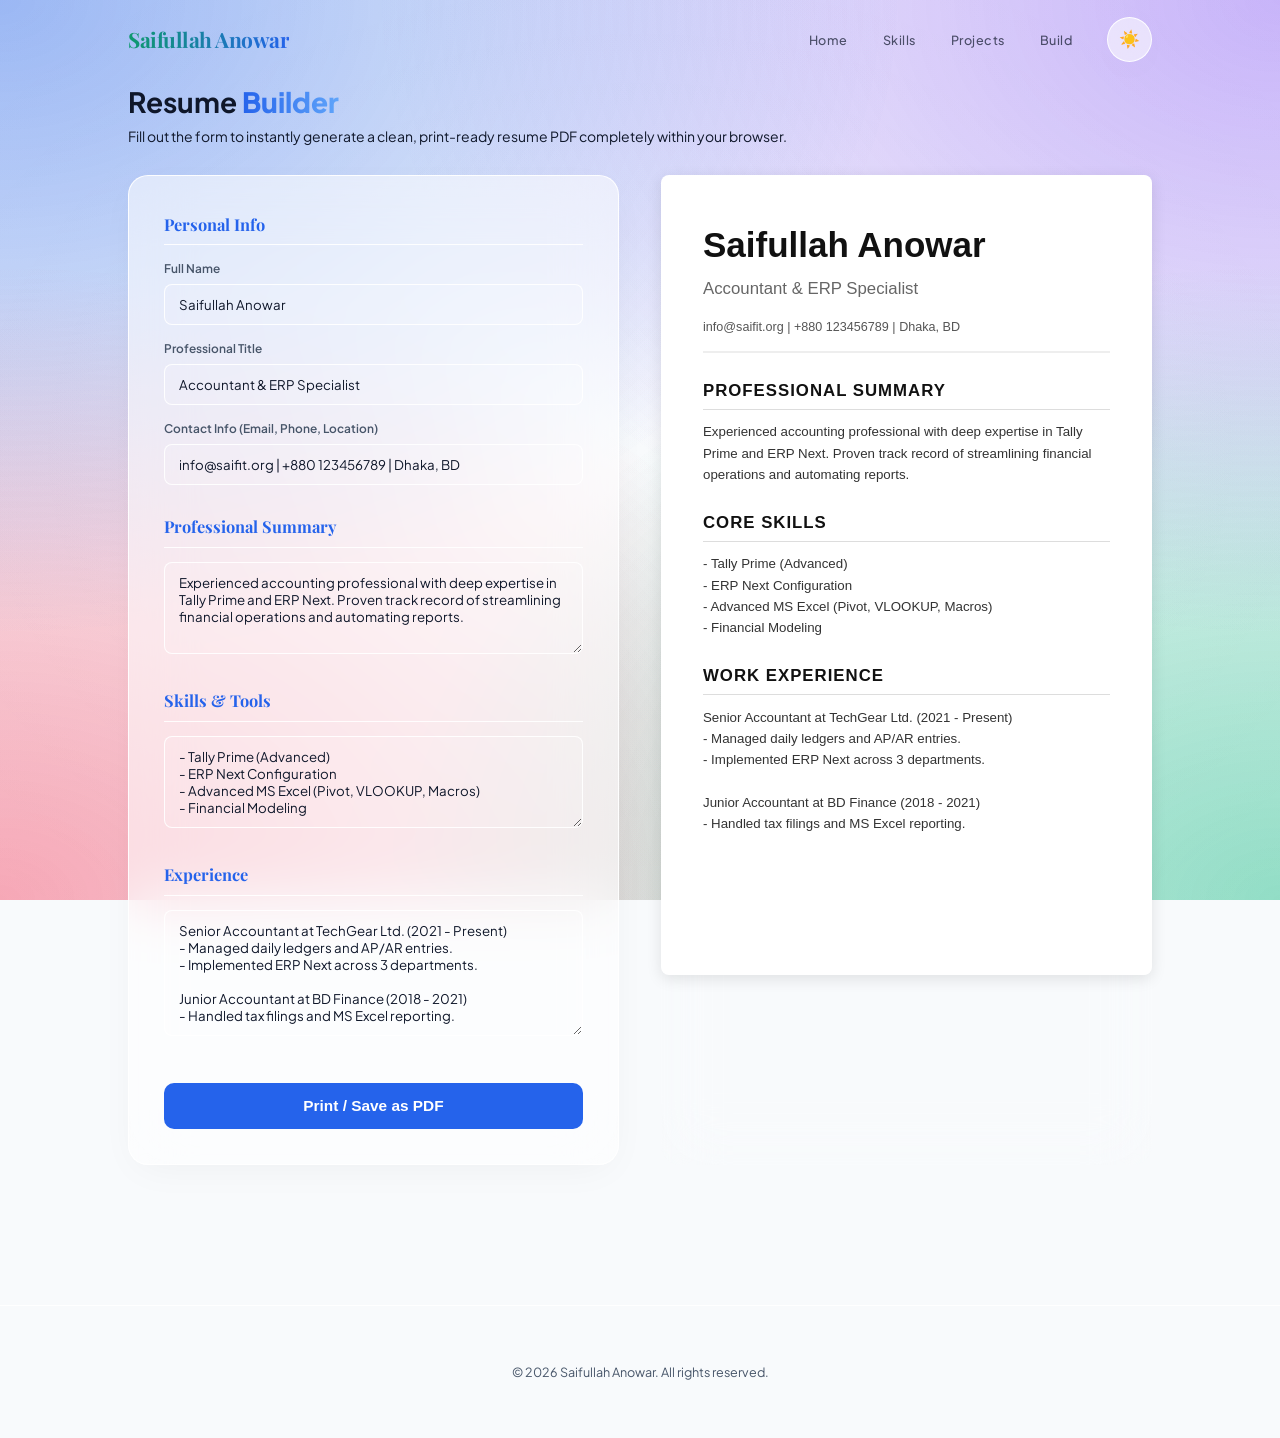
==== pages/build.html @ e81376e0 "feat: complete folder restructuring, absolute paths, and Resume Builder page" ====
<!DOCTYPE html>
<html lang="en">

<head>
  <meta charset="UTF-8" />
  <meta name="viewport" content="width=device-width, initial-scale=1.0" />
  <title>Resume Builder – Saifullah Anowar</title>
  <meta name="description" content="Build your resume dynamically." />
  <link rel="preconnect" href="https://fonts.googleapis.com">
  <link rel="preconnect" href="https://fonts.gstatic.com" crossorigin>
  <link
    href="https://fonts.googleapis.com/css2?family=Playfair+Display:ital,wght@0,400..900;1,400..900&family=Plus+Jakarta+Sans:ital,wght@0,200..800;1,200..800&display=swap"
    rel="stylesheet">
  <link rel="stylesheet" href="/assets/css/main.css" />
  <link rel="stylesheet" href="/assets/css/desktop-ui.css" media="screen and (min-width: 1025px)" />
  <link rel="stylesheet" href="/assets/css/mobile-ui.css" media="screen and (max-width: 1024px)" />
  <style>
    .builder-container {
      display: grid;
      grid-template-columns: 1fr 1fr;
      gap: 3rem;
      padding: 2rem 0 6rem;
    }

    .editor-card, .preview-card {
      background: var(--glass-bg);
      backdrop-filter: var(--glass-blur);
      -webkit-backdrop-filter: var(--glass-blur);
      border: 1px solid var(--glass-border);
      border-radius: 20px;
      padding: 2.5rem;
      box-shadow: var(--card-shadow);
    }

    [data-theme="dark"] .editor-card, [data-theme="dark"] .preview-card {
       background: linear-gradient(135deg, rgba(30, 41, 59, 0.4), rgba(15, 23, 42, 0.7));
    }

    .editor-section {
      margin-bottom: 2rem;
    }

    .editor-section h3 {
      font-family: var(--font-heading);
      color: var(--accent);
      margin-bottom: 1rem;
      border-bottom: 1px solid var(--glass-border);
      padding-bottom: 0.5rem;
    }

    .form-group {
      margin-bottom: 1rem;
    }

    .form-group label {
      display: block;
      font-size: 0.85rem;
      font-weight: 600;
      margin-bottom: 0.4rem;
      color: var(--text-dim);
    }

    .form-group input, .form-group textarea {
      width: 100%;
      padding: 0.8rem 1rem;
      background: rgba(255, 255, 255, 0.1);
      border: 1px solid var(--glass-border);
      border-radius: 8px;
      color: var(--text);
      font-family: var(--font-body);
      font-size: 0.95rem;
      outline: none;
      transition: border-color 0.3s;
    }

    [data-theme="dark"] .form-group input, [data-theme="dark"] .form-group textarea {
      background: rgba(0, 0, 0, 0.2);
    }

    .form-group input:focus, .form-group textarea:focus {
      border-color: var(--accent);
    }

    /* Resume Preview Styles */
    .resume-preview {
      background: #fff;
      color: #333;
      padding: 3rem;
      border-radius: 8px;
      min-height: 800px;
      box-shadow: 0 4px 15px rgba(0,0,0,0.1);
      font-family: 'Helvetica Neue', Helvetica, Arial, sans-serif;
    }

    /* Print logic */
    .print-btn {
      display: inline-block;
      width: 100%;
      padding: 1rem;
      background: var(--accent);
      color: white;
      text-align: center;
      border: none;
      border-radius: 10px;
      font-weight: bold;
      font-size: 1.1rem;
      cursor: pointer;
      margin-top: 1rem;
      transition: background 0.3s;
    }

    .print-btn:hover { background: var(--accent-light); }

    /* The preview elements */
    #pv-name { font-size: 2.5rem; font-weight: bold; margin-bottom: 0.2rem; color: #111; }
    #pv-title { font-size: 1.2rem; color: #666; margin-bottom: 1rem; }
    #pv-contact { font-size: 0.9rem; color: #555; border-bottom: 2px solid #eee; padding-bottom: 1rem; margin-bottom: 1.5rem; }
    
    .pv-section-title { font-size: 1.2rem; font-weight: bold; color: #111; border-bottom: 1px solid #ddd; padding-bottom: 0.3rem; margin: 1.5rem 0 0.8rem; text-transform: uppercase; letter-spacing: 1px; }
    #pv-summary { font-size: 0.95rem; line-height: 1.6; }
    #pv-skills { font-size: 0.95rem; line-height: 1.6; white-space: pre-line; }
    #pv-experience { font-size: 0.95rem; line-height: 1.6; white-space: pre-line;}

    @media (max-width: 1024px) {
      .builder-container { grid-template-columns: 1fr; }
    }

    @media print {
      body * { visibility: hidden; }
      #header, #footer-placeholder, .editor-card, .layout, .projects-hero { display: none !important; }
      .resume-preview, .resume-preview * { visibility: visible; }
      .resume-preview { position: absolute; left: 0; top: 0; width: 100%; box-shadow: none; padding: 0; margin: 0; }
    }
  </style>
</head>

<body>
  <div id="header-placeholder"></div>

  <div class="layout">
    <main class="main">
      <div class="projects-hero" style="padding-bottom: 0;">
        <h1>Resume <span class="accent-text">Builder</span></h1>
        <p>Fill out the form to instantly generate a clean, print-ready resume PDF completely within your browser.</p>
      </div>

      <div class="builder-container">
        <!-- Editor Side -->
        <div class="editor-card">
          <div class="editor-section">
            <h3>Personal Info</h3>
            <div class="form-group">
              <label>Full Name</label>
              <input type="text" id="in-name" value="Saifullah Anowar" onkeyup="updateCV()">
            </div>
            <div class="form-group">
              <label>Professional Title</label>
              <input type="text" id="in-title" value="Accountant & ERP Specialist" onkeyup="updateCV()">
            </div>
            <div class="form-group">
              <label>Contact Info (Email, Phone, Location)</label>
              <input type="text" id="in-contact" value="info@saifit.org | +880 123456789 | Dhaka, BD" onkeyup="updateCV()">
            </div>
          </div>

          <div class="editor-section">
            <h3>Professional Summary</h3>
            <div class="form-group">
              <textarea id="in-summary" rows="4" onkeyup="updateCV()">Experienced accounting professional with deep expertise in Tally Prime and ERP Next. Proven track record of streamlining financial operations and automating reports.</textarea>
            </div>
          </div>

          <div class="editor-section">
            <h3>Skills & Tools</h3>
            <div class="form-group">
              <textarea id="in-skills" rows="4" onkeyup="updateCV()">- Tally Prime (Advanced)&#13;&#10;- ERP Next Configuration&#13;&#10;- Advanced MS Excel (Pivot, VLOOKUP, Macros)&#13;&#10;- Financial Modeling</textarea>
            </div>
          </div>

          <div class="editor-section">
            <h3>Experience</h3>
            <div class="form-group">
              <textarea id="in-experience" rows="6" onkeyup="updateCV()">Senior Accountant at TechGear Ltd. (2021 - Present)&#13;&#10;- Managed daily ledgers and AP/AR entries.&#13;&#10;- Implemented ERP Next across 3 departments.&#13;&#10;&#13;&#10;Junior Accountant at BD Finance (2018 - 2021)&#13;&#10;- Handled tax filings and MS Excel reporting.</textarea>
            </div>
          </div>

          <button class="print-btn" onclick="window.print()">Print / Save as PDF</button>
        </div>

        <!-- Preview Side -->
        <div class="preview-card" style="padding:0; background:transparent; border:none; box-shadow:none;">
          <div class="resume-preview" id="resume-preview">
            <div id="pv-name">Saifullah Anowar</div>
            <div id="pv-title">Accountant & ERP Specialist</div>
            <div id="pv-contact" style="margin-bottom: 25px;">info@saifit.org | +880 123456789 | Dhaka, BD</div>

            <div class="pv-section-title">Professional Summary</div>
            <div id="pv-summary" style="margin-bottom: 25px;">Experienced accounting professional with deep expertise in Tally Prime and ERP Next...</div>

            <div class="pv-section-title">Core Skills</div>
            <div id="pv-skills" style="margin-bottom: 25px;">- Tally Prime&#13;&#10;- ERP Next</div>

            <div class="pv-section-title">Work Experience</div>
            <div id="pv-experience">- Handled tax filings and MS Excel reporting.</div>
          </div>
        </div>
      </div>

    </main>
  </div>

  <div id="footer-placeholder"></div>

  <script>
    // Live update function inside the builder
    function updateCV() {
      document.getElementById('pv-name').innerText = document.getElementById('in-name').value || 'Your Name';
      document.getElementById('pv-title').innerText = document.getElementById('in-title').value || 'Professional Title';
      document.getElementById('pv-contact').innerText = document.getElementById('in-contact').value || 'Contact Details';
      document.getElementById('pv-summary').innerText = document.getElementById('in-summary').value;
      document.getElementById('pv-skills').innerText = document.getElementById('in-skills').value;
      document.getElementById('pv-experience').innerText = document.getElementById('in-experience').value;
    }
    updateCV(); // init immediately

    // Main App Logic
    let currentMode = null;
    async function loadUI() {
      const mode = window.innerWidth <= 1024 ? 'mobile' : 'desktop';
      if (mode === currentMode) return;
      currentMode = mode;

      const templateFile = mode === 'mobile' ? '/templetes/mobile-ui.html' : '/templetes/desktop-ui.html';

      try {
        const res = await fetch(templateFile);
        const html = await res.text();
        const doc = new DOMParser().parseFromString(html, 'text/html');

        const headerPlaceholder = document.getElementById('header-placeholder');
        headerPlaceholder.innerHTML = '';
        const newHeader = doc.querySelector('header');
        if (newHeader) headerPlaceholder.appendChild(newHeader.cloneNode(true));

        if (currentMode === 'mobile') {
          const newNav = doc.querySelector('nav');
          if (newNav) headerPlaceholder.appendChild(newNav.cloneNode(true));
        }

        const footerPlaceholder = document.getElementById('footer-placeholder');
        footerPlaceholder.innerHTML = '';
        const newFooter = doc.querySelector('footer');
        if (newFooter) footerPlaceholder.appendChild(newFooter.cloneNode(true));

        // Mark Build as active nav link
        document.querySelectorAll('.navmenu a').forEach(a => {
          a.classList.remove('active');
          if (a.getAttribute('href') === '/pages/build.html') a.classList.add('active');
        });

        initTheme();
      } catch (err) {
        console.error("Loader Error:", err);
      }
    }

    loadUI();

    window.addEventListener('resize', () => {
      const newMode = window.innerWidth <= 1024 ? 'mobile' : 'desktop';
      if (newMode !== currentMode) { currentMode = newMode; loadUI(); }
    });

    function initTheme() {
      const savedTheme = localStorage.getItem('theme');
      const systemTheme = window.matchMedia('(prefers-color-scheme: dark)').matches ? 'dark' : 'light';
      document.documentElement.setAttribute('data-theme', savedTheme || systemTheme);
    }

    function toggleTheme() {
      const newTheme = document.documentElement.getAttribute('data-theme') === 'dark' ? 'light' : 'dark';
      document.documentElement.setAttribute('data-theme', newTheme);
      localStorage.setItem('theme', newTheme);
    }
    
    function toggleMenu() {
      const menu = document.getElementById('navmenu');
      if (menu) menu.classList.toggle('visible');
    }
  </script>
</body>

</html>
---- assets/css/main.css ----
:root {
  --accent: #2563eb;
  --accent-light: #60a5fa;
  --text: #0f172a;
  --text-dim: #475569;
  --font-body: 'Plus Jakarta Sans', sans-serif;
  --font-heading: 'Playfair Display', serif;

  /* Lite Theme Vars */
  --bg-base: #f8fafc;
  --glass-bg: rgba(255, 255, 255, 0.55);
  --glass-border: rgba(255, 255, 255, 0.9);
  --glass-blur: blur(30px);
  --header-bg: rgba(255, 255, 255, 0.6);
  --card-shadow: 0 10px 40px -10px rgba(0, 0, 0, 0.05);
  --mesh-opacity: 0.25;
}

[data-theme="dark"] {
  --accent: #60a5fa;
  --accent-light: #93c5fd;
  --text: #f1f5f9;
  --text-dim: #94a3b8;

  /* Dark Theme Vars */
  --bg-base: #020617;
  --glass-bg: rgba(15, 23, 42, 0.75);
  --glass-border: rgba(255, 255, 255, 0.2);
  --glass-blur: blur(30px);
  --header-bg: rgba(2, 6, 23, 0.8);
  --card-shadow: 0 20px 50px -12px rgba(0, 0, 0, 0.5);
  --mesh-opacity: 0.25;
}

/* Reset */
* {
  margin: 0;
  padding: 0;
  box-sizing: border-box;
}

html {
  font-size: clamp(14px, 1vw, 16px);
}

body {
  font-family: var(--font-body);
  color: var(--text);
  width: 100%;
  min-height: 100vh;
  overflow-x: hidden;
  background-color: var(--bg-base);
  line-height: 1.6;
  transition: background-color 0.5s ease, color 0.5s ease;
}

body::before {
  content: "";
  position: fixed;
  top: 0;
  left: 0;
  width: 100vw;
  height: 100vh;
  z-index: -10;
  pointer-events: none;
  background:
    radial-gradient(at 0% 0%, rgba(37, 99, 235, var(--mesh-opacity)) 0px, transparent 50%),
    radial-gradient(at 100% 0%, rgba(139, 92, 246, var(--mesh-opacity)) 0px, transparent 50%),
    radial-gradient(at 100% 100%, rgba(16, 185, 129, var(--mesh-opacity)) 0px, transparent 50%),
    radial-gradient(at 0% 100%, rgba(244, 63, 94, var(--mesh-opacity)) 0px, transparent 50%),
    radial-gradient(at 50% 50%, rgba(255, 255, 255, 0.05) 0px, transparent 100%);
}

/* Layout */
.layout {
  display: flex;
  flex-direction: column;
  padding-top: 80px;
  /* Space for fixed header */
}

/* Main Content */
.main {
  width: 80%;
  max-width: 1200px;
  margin: 0 auto;
}

/* Section Styles */
.section {
  padding: 30px 0;
  margin: 0;
  background: transparent;
  border: none;
  backdrop-filter: none;
  -webkit-backdrop-filter: none;
  box-shadow: none;
}

.glass-card {
  background: var(--glass-bg);
  backdrop-filter: var(--glass-blur);
  -webkit-backdrop-filter: var(--glass-blur);
  border: 1px solid var(--glass-border);
  border-radius: 24px;
  padding: 3.5rem;
  box-shadow: var(--card-shadow);
  position: relative;
  overflow: hidden;
  transition: background 0.5s ease, border 0.5s ease, box-shadow 0.5s ease;
  will-change: transform;
  transform: translateZ(0);
}

[data-theme="dark"] .glass-card {
  background: linear-gradient(135deg, rgba(30, 41, 59, 0.4), rgba(15, 23, 42, 0.7));
  border-top: 1px solid rgba(255, 255, 255, 0.15);
  border-left: 1px solid rgba(255, 255, 255, 0.1);
}

.glass-card::before {
  content: "";
  position: absolute;
  top: 0;
  left: 0;
  right: 0;
  height: 50%;
  background: linear-gradient(to bottom, rgba(255, 255, 255, 0.3) 0%, transparent 100%);
  pointer-events: none;
  z-index: 1;
}

.section-title {
  text-align: center;
  margin-bottom: 4rem;
}

.section-title h2 {
  font-size: 3.5rem;
  font-family: var(--font-heading);
  margin-bottom: 1rem;
  font-weight: 700;
  letter-spacing: -1px;
}

.section-title p {
  font-size: 1.1rem;
  color: var(--text-dim);
  max-width: 600px;
  margin: 0 auto;
  font-style: normal;
  line-height: 1.8;
}

/* Hero Section */
.hero-section {
  position: relative;
  min-height: calc(70vh - 80px);
  display: flex;
  flex-direction: column;
  justify-content: flex-end;
  align-items: flex-end;
  overflow: hidden;
  text-align: left;
  padding: 3rem 8%;
  border-radius: 24px;
}

.hero-section img {
  position: absolute;
  top: 0;
  left: 0;
  width: 100%;
  height: 100%;
  object-fit: cover;
  z-index: -1;
  opacity: 1;
  /* Slightly more visible */
  filter: none;
}

.hero-content {
  background: rgba(255, 255, 255, 0.2);
  backdrop-filter: blur(10px);
  -webkit-backdrop-filter: blur(10px);
  padding: 2.5rem;
  border-radius: 20px;
  border: 1px solid rgba(255, 255, 255, 0.3);
  box-shadow: 0 10px 30px rgba(0, 0, 0, 0.05);
  animation: fadeInLeft 1s ease-out;
  max-width: 650px;
}

.hero-section h1 {
  font-family: var(--font-heading);
  font-size: 3.5rem;
  /* Reduced for better visibility of BG */
  margin-bottom: 15px;
  line-height: 1.2;
  font-weight: 700;
}

.accent-text {
  background: linear-gradient(to right, var(--accent), var(--accent-light));
  -webkit-background-clip: text;
  -webkit-text-fill-color: transparent;
  font-weight: 800;
}

.hero-section p {
  font-size: 1.25rem;
  color: rgb(22, 22, 22);
  margin: 0;
}

@keyframes fadeInLeft {
  from {
    opacity: 0;
    transform: translateX(-30px);
  }

  to {
    opacity: 1;
    transform: translateX(0);
  }
}

/* Summary Section */
.summary-content p {
  font-size: 1.15rem;
  line-height: 1.8;
  color: var(--text-dim);
  max-width: 900px;
  margin: 0 auto;
}

/* Education Section */
.education-grid {
  display: grid;
  grid-template-columns: repeat(2, 1fr);
  gap: 2.5rem;
}

.edu-item {
  padding: 2rem;
  background: rgba(255, 255, 255, 0.03);
  border-radius: 15px;
  border: 1px solid var(--glass-border);
  transition: transform 0.3s ease, background 0.3s ease;
}

.edu-item:hover {
  transform: translateY(-5px);
  background: rgba(255, 255, 255, 0.05);
  border-color: var(--accent-light);
}

.edu-item h3 {
  font-family: var(--font-heading);
  font-size: 1.5rem;
  margin-bottom: 0.5rem;
  color: var(--accent);
}

.edu-item p {
  margin-bottom: 0.25rem;
}

.edu-item p strong {
  color: var(--text);
}

/* Details Section */
.details-grid {
  display: grid;
  grid-template-columns: 1fr 1fr;
  gap: 3rem;
  align-items: start;
}

.info-list p {
  margin-bottom: 1rem;
  font-size: 1.05rem;
}

.info-list p strong {
  color: var(--accent);
  margin-right: 0.5rem;
}

.info-list a {
  color: var(--accent-light);
  text-decoration: none;
}

.info-list a:hover {
  text-decoration: underline;
}

.qual-item h3 {
  font-family: var(--font-heading);
  font-size: 1.8rem;
  color: var(--accent);
  margin-bottom: 1rem;
}

.qual-item p {
  font-size: 1.2rem;
}


/* Skills Section */
.skills-grid {
  display: grid;
  grid-template-columns: repeat(2, 1fr);
  gap: 3rem;
}

.skill-item label {
  font-size: 0.9rem;
  font-weight: 600;
  margin-bottom: 12px;
  display: flex;
  justify-content: space-between;
  text-transform: uppercase;
  letter-spacing: 1px;
}

.skill-bar {
  height: 8px;
  background: rgba(255, 255, 255, 0.05);
  border-radius: 4px;
  overflow: hidden;
  margin-bottom: 10px;
}

.skill-bar span {
  display: block;
  height: 100%;
  background: linear-gradient(to right, var(--accent), var(--accent-light));
  border-radius: 4px;
  transition: width 1.5s cubic-bezier(0.1, 0, 0.1, 1);
}

/* Company Header for Experience */
.company-header {
  text-align: center;
  margin-bottom: 3.5rem;
  padding-bottom: 2rem;
  border-bottom: 1px solid var(--glass-border);
}

.company-header h3 {
  font-family: var(--font-heading);
  font-size: 2.2rem;
  color: var(--accent);
  margin-bottom: 0.5rem;
  font-weight: 700;
}

.company-header h4 {
  font-family: var(--font-body);
  font-size: 0.9rem;
  color: var(--text-dim);
  text-transform: uppercase;
  letter-spacing: 2.5px;
  margin-bottom: 1.2rem;
}

.company-header p {
  font-size: 1.05rem;
  color: var(--text-dim);
  max-width: 800px;
  margin: 0 auto;
  line-height: 1.8;
}

.company-header strong {
  color: var(--accent-light);
}

/* Resume Section */
.resume-grid {
  display: grid;
  gap: 3rem;
  position: relative;
}

.resume-item {
  position: relative;
  padding-left: 3rem;
  border-left: 2px solid rgba(0, 0, 0, 0.05);
}

.resume-item::before {
  content: "";
  width: 16px;
  height: 16px;
  background: var(--accent);
  border: 4px solid var(--glass-bg);
  border-radius: 50%;
  position: absolute;
  left: -9px;
  top: 0;
  box-shadow: 0 0 10px var(--accent);
}

.resume-item h2 {
  font-family: var(--font-heading);
  font-size: 1.8rem;
  color: var(--text);
  margin-bottom: 0.5rem;
}

.resume-item span {
  font-size: 0.85rem;
  color: var(--accent-light);
  text-transform: uppercase;
  letter-spacing: 2px;
  margin-bottom: 1rem;
  display: block;
}

.resume-item p {
  font-size: 1rem;
  color: var(--text-dim);
  line-height: 1.8;
}

.resume-item ul {
  margin-top: 1rem;
  list-style: none;
}

.resume-item ul li {
  position: relative;
  padding-left: 1.5rem;
  margin-bottom: 0.5rem;
  color: var(--text-dim);
}

.resume-item ul li::before {
  content: "•";
  color: var(--accent);
  position: absolute;
  left: 0;
  font-weight: bold;
}


/* Contact Section */
.contact-grid {
  display: grid;
  grid-template-columns: 1fr 1.5fr;
  gap: 4rem;
}

.contact-info {
  display: flex;
  flex-direction: column;
  gap: 2rem;
}

.contact-item h3 {
  font-family: var(--font-heading);
  font-size: 1.2rem;
  margin-bottom: 0.5rem;
  color: var(--accent-light);
}

.contact-item p {
  color: var(--text-dim);
}

.contact-map iframe {
  width: 100%;
  height: 400px;
  border-radius: 20px;
  border: 1px solid var(--glass-border);
}



/* 🎯 Responsive Adjustments */
@media (max-width: 1024px) {
  .hero-section h1 {
    font-size: 3.5rem;
  }

  .education-grid,
  .skills-grid,
  .details-grid {
    gap: 1.5rem;
  }

  .menu-toggle {
    display: none;
  }

  .navmenu {
    position: fixed;
    top: auto;
    bottom: 0;
    left: 0;
    width: 100%;
    height: auto;
    background: var(--header-bg);
    backdrop-filter: var(--glass-blur);
    -webkit-backdrop-filter: var(--glass-blur);
    padding: 0.8rem 1rem;
    border-top: 1px solid var(--glass-border);
    border-bottom: none;
    display: block;
    z-index: 1000;
  }

  .navmenu ul {
    flex-direction: row;
    justify-content: space-around;
    gap: 0;
    align-items: center;
  }

  .navmenu a {
    display: flex;
    flex-direction: column;
    align-items: center;
    gap: 0.4rem;
    font-size: 0.75rem;
    font-weight: 600;
    opacity: 0.6;
  }

  .navmenu a.active,
  .navmenu a:hover {
    opacity: 1;
    color: var(--accent);
  }

  .navmenu a::after {
    display: none;
  }

  .nav-icon {
    display: block;
    width: 24px;
    height: 24px;
  }
}

@media (max-width: 768px) {

  .header-container,
  .main {
    width: 92%;
  }

  .section-title h2 {
    font-size: 2.5rem;
  }

  .contact-grid,
  .skills-grid,
  .education-grid,
  .details-grid {
    grid-template-columns: 1fr;
  }

  .glass-card {
    padding: 1.5rem;
  }

  .hero-section {
    align-items: center;
    padding: 5% 5%;
  }

  .hero-content {
    max-width: 100%;
    padding: 2rem;
    text-align: center;
  }

  .hero-section h1 {
    font-size: 2.2rem;
  }

  .company-header h3 {
    font-size: 1.6rem;
  }

  .company-header h4 {
    font-size: 0.8rem;
  }

  .company-header p {
    font-size: 0.95rem;
  }
}
---- assets/css/desktop-ui.css ----
:root {
  --accent: #2563eb;
  --accent-light: #60a5fa;
  --text: #0f172a;
  --text-dim: #475569;
  --font-body: 'Plus Jakarta Sans', sans-serif;
  --font-heading: 'Playfair Display', serif;

  /* Lite Theme Vars */
  --bg-base: #f8fafc;
  --glass-bg: rgba(255, 255, 255, 0.55);
  --glass-border: rgba(255, 255, 255, 0.9);
  --glass-blur: blur(30px);
  --header-bg: rgba(255, 255, 255, 0.6);
  --card-shadow: 0 10px 40px -10px rgba(0, 0, 0, 0.05);
  --mesh-opacity: 0.25;
}

[data-theme="dark"] {
  --accent: #60a5fa;
  --accent-light: #93c5fd;
  --text: #f1f5f9;
  --text-dim: #94a3b8;

  /* Dark Theme Vars */
  --bg-base: #020617;
  --glass-bg: rgba(15, 23, 42, 0.75);
  --glass-border: rgba(255, 255, 255, 0.2);
  --glass-blur: blur(30px);
  --header-bg: rgba(2, 6, 23, 0.8);
  --card-shadow: 0 20px 50px -12px rgba(0, 0, 0, 0.5);
  --mesh-opacity: 0.25;
}

/* Reset */
* {
  margin: 0;
  padding: 0;
  box-sizing: border-box;
}

html {
  font-size: clamp(14px, 1vw, 16px);
}

body {
  font-family: var(--font-body);
  color: var(--text);
  width: 100%;
  min-height: 100vh;
  overflow-x: hidden;
  background-color: var(--bg-base);
  background:
    radial-gradient(at 0% 0%, rgba(37, 99, 235, var(--mesh-opacity)) 0px, transparent 50%),
    radial-gradient(at 100% 0%, rgba(139, 92, 246, var(--mesh-opacity)) 0px, transparent 50%),
    radial-gradient(at 100% 100%, rgba(16, 185, 129, var(--mesh-opacity)) 0px, transparent 50%),
    radial-gradient(at 0% 100%, rgba(244, 63, 94, var(--mesh-opacity)) 0px, transparent 50%),
    radial-gradient(at 50% 50%, rgba(255, 255, 255, 0.05) 0px, transparent 100%),
    var(--bg-base);
  background-attachment: fixed;
  line-height: 1.6;
  transition: background-color 0.5s ease, color 0.5s ease;
}

/* Layout */
.layout {
  display: flex;
  flex-direction: column;
  padding-top: 80px;
  /* Space for fixed header */
}

/* Header & Navigation */
.header {
  position: fixed;
  top: 0;
  left: 0;
  width: 100%;
  height: 80px;
  z-index: 1000;
  transition: height 0.4s ease, border-bottom 0.4s ease;
  display: flex;
  align-items: center;
  border-bottom: 1px solid transparent;
}

.header::before {
  content: "";
  position: absolute;
  top: 0;
  left: 0;
  right: 0;
  bottom: 0;
  background: transparent;
  transition: all 0.4s ease;
  z-index: -1;
  pointer-events: none;
}

.header.scrolled {
  border-bottom: 1px solid var(--glass-border);
  height: 70px;
}

.header.scrolled::before {
  background: var(--header-bg);
  backdrop-filter: var(--glass-blur);
  -webkit-backdrop-filter: var(--glass-blur);
}

.header-container {
  width: 80%;
  max-width: 1200px;
  margin: 0 auto;
  display: flex;
  justify-content: space-between;
  align-items: center;
}

.logo-text {
  font-family: var(--font-heading);
  font-size: 1.5rem;
  letter-spacing: -0.5px;
  background: linear-gradient(to right, #0e996c, var(--accent));
  -webkit-background-clip: text;
  -webkit-text-fill-color: transparent;
}

.header-right {
  display: flex;
  align-items: center;
  gap: 2.5rem;
}

.navmenu ul {
  display: flex;
  list-style: none;
  gap: 2.5rem;
}

.navmenu a {
  color: var(--text);
  text-decoration: none;
  font-size: 0.9rem;
  font-weight: 500;
  letter-spacing: 0.5px;
  transition: 0.3s;
  opacity: 0.7;
  position: relative;
}

.navmenu a:hover {
  opacity: 1;
  color: var(--accent-light);
}

.header-actions {
  display: flex;
  align-items: center;
  gap: 1rem;
}

.nav-icon {
  display: none;
}

/* Theme Toggle Button */
.theme-toggle {
  background: var(--glass-bg);
  border: 1px solid var(--glass-border);
  backdrop-filter: var(--glass-blur);
  width: 45px;
  height: 45px;
  border-radius: 50%;
  cursor: pointer;
  display: flex;
  align-items: center;
  justify-content: center;
  font-size: 1.2rem;
  transition: all 0.3s cubic-bezier(0.4, 0, 0.2, 1);
  color: var(--text);
  box-shadow: var(--card-shadow);
}

.theme-toggle:hover {
  transform: scale(1.1) rotate(12deg);
  border-color: var(--accent);
}

.theme-toggle .moon-icon {
  display: none;
}

[data-theme="dark"] .theme-toggle .sun-icon {
  display: none;
}

[data-theme="dark"] .theme-toggle .moon-icon {
  display: block;
}

.navmenu a::after {
  content: '';
  position: absolute;
  bottom: -5px;
  left: 0;
  width: 0;
  height: 2px;
  background: var(--accent);
  transition: 0.3s;
}

.navmenu a:hover::after {
  width: 100%;
}

/* Main Content */
.main {
  width: 80%;
  max-width: 1200px;
  margin: 0 auto;
}

/* Section Styles */
.section {
  padding: 30px 0;
  margin: 0;
  background: transparent;
  border: none;
  backdrop-filter: none;
  -webkit-backdrop-filter: none;
  box-shadow: none;
}

.glass-card {
  background: var(--glass-bg);
  backdrop-filter: var(--glass-blur);
  -webkit-backdrop-filter: var(--glass-blur);
  border: 1px solid var(--glass-border);
  border-radius: 24px;
  padding: 3.5rem;
  box-shadow: var(--card-shadow);
  position: relative;
  overflow: hidden;
  transition: background 0.5s ease, border 0.5s ease, box-shadow 0.5s ease;
}

[data-theme="dark"] .glass-card {
  background: linear-gradient(135deg, rgba(30, 41, 59, 0.4), rgba(15, 23, 42, 0.7));
  border-top: 1px solid rgba(255, 255, 255, 0.15);
  border-left: 1px solid rgba(255, 255, 255, 0.1);
}

.glass-card::before {
  content: "";
  position: absolute;
  top: 0;
  left: 0;
  right: 0;
  height: 50%;
  background: linear-gradient(to bottom, rgba(255, 255, 255, 0.3) 0%, transparent 100%);
  pointer-events: none;
  z-index: 1;
}

.section-title {
  text-align: center;
  margin-bottom: 4rem;
}

.section-title h2 {
  font-size: 3.5rem;
  font-family: var(--font-heading);
  margin-bottom: 1rem;
  font-weight: 700;
  letter-spacing: -1px;
}

.section-title p {
  font-size: 1.1rem;
  color: var(--text-dim);
  max-width: 600px;
  margin: 0 auto;
  font-style: normal;
  line-height: 1.8;
}

/* Hero Section */
.hero-section {
  position: relative;
  min-height: calc(70vh - 80px);
  display: flex;
  flex-direction: column;
  justify-content: flex-end;
  align-items: flex-end;
  overflow: hidden;
  text-align: left;
  padding: 3rem 8%;
  border-radius: 24px;
}

.hero-section img {
  position: absolute;
  top: 0;
  left: 0;
  width: 100%;
  height: 100%;
  object-fit: cover;
  z-index: -1;
  opacity: 1;
  /* Slightly more visible */
  filter: none;
}

.hero-content {
  background: rgba(255, 255, 255, 0.2);
  backdrop-filter: blur(10px);
  -webkit-backdrop-filter: blur(10px);
  padding: 2.5rem;
  border-radius: 20px;
  border: 1px solid rgba(255, 255, 255, 0.3);
  box-shadow: 0 10px 30px rgba(0, 0, 0, 0.05);
  animation: fadeInLeft 1s ease-out;
  max-width: 650px;
}

.hero-section h1 {
  font-family: var(--font-heading);
  font-size: 3.5rem;
  /* Reduced for better visibility of BG */
  margin-bottom: 15px;
  line-height: 1.2;
  font-weight: 700;
}

.accent-text {
  background: linear-gradient(to right, var(--accent), var(--accent-light));
  -webkit-background-clip: text;
  -webkit-text-fill-color: transparent;
  font-weight: 800;
}

.hero-section p {
  font-size: 1.25rem;
  color: rgb(22, 22, 22);
  margin: 0;
}

@keyframes fadeInLeft {
  from {
    opacity: 0;
    transform: translateX(-30px);
  }

  to {
    opacity: 1;
    transform: translateX(0);
  }
}

/* Summary Section */
.summary-content p {
  font-size: 1.15rem;
  line-height: 1.8;
  color: var(--text-dim);
  max-width: 900px;
  margin: 0 auto;
}

/* Education Section */
.education-grid {
  display: grid;
  grid-template-columns: repeat(2, 1fr);
  gap: 2.5rem;
}

.edu-item {
  padding: 2rem;
  background: rgba(255, 255, 255, 0.03);
  border-radius: 15px;
  border: 1px solid var(--glass-border);
  transition: transform 0.3s ease, background 0.3s ease;
}

.edu-item:hover {
  transform: translateY(-5px);
  background: rgba(255, 255, 255, 0.05);
  border-color: var(--accent-light);
}

.edu-item h3 {
  font-family: var(--font-heading);
  font-size: 1.5rem;
  margin-bottom: 0.5rem;
  color: var(--accent);
}

.edu-item p {
  margin-bottom: 0.25rem;
}

.edu-item p strong {
  color: var(--text);
}

/* Details Section */
.details-grid {
  display: grid;
  grid-template-columns: 1fr 1fr;
  gap: 3rem;
  align-items: start;
}

.info-list p {
  margin-bottom: 1rem;
  font-size: 1.05rem;
}

.info-list p strong {
  color: var(--accent);
  margin-right: 0.5rem;
}

.info-list a {
  color: var(--accent-light);
  text-decoration: none;
}

.info-list a:hover {
  text-decoration: underline;
}

.qual-item h3 {
  font-family: var(--font-heading);
  font-size: 1.8rem;
  color: var(--accent);
  margin-bottom: 1rem;
}

.qual-item p {
  font-size: 1.2rem;
}


/* Skills Section */
.skills-grid {
  display: grid;
  grid-template-columns: repeat(2, 1fr);
  gap: 3rem;
}

.skill-item label {
  font-size: 0.9rem;
  font-weight: 600;
  margin-bottom: 12px;
  display: flex;
  justify-content: space-between;
  text-transform: uppercase;
  letter-spacing: 1px;
}

.skill-bar {
  height: 8px;
  background: rgba(255, 255, 255, 0.05);
  border-radius: 4px;
  overflow: hidden;
  margin-bottom: 10px;
}

.skill-bar span {
  display: block;
  height: 100%;
  background: linear-gradient(to right, var(--accent), var(--accent-light));
  border-radius: 4px;
  transition: width 1.5s cubic-bezier(0.1, 0, 0.1, 1);
}

/* Company Header for Experience */
.company-header {
  text-align: center;
  margin-bottom: 3.5rem;
  padding-bottom: 2rem;
  border-bottom: 1px solid var(--glass-border);
}

.company-header h3 {
  font-family: var(--font-heading);
  font-size: 2.2rem;
  color: var(--accent);
  margin-bottom: 0.5rem;
  font-weight: 700;
}

.company-header h4 {
  font-family: var(--font-body);
  font-size: 0.9rem;
  color: var(--text-dim);
  text-transform: uppercase;
  letter-spacing: 2.5px;
  margin-bottom: 1.2rem;
}

.company-header p {
  font-size: 1.05rem;
  color: var(--text-dim);
  max-width: 800px;
  margin: 0 auto;
  line-height: 1.8;
}

.company-header strong {
  color: var(--accent-light);
}

/* Resume Section */
.resume-grid {
  display: grid;
  gap: 3rem;
  position: relative;
}

.resume-item {
  position: relative;
  padding-left: 3rem;
  border-left: 2px solid rgba(0, 0, 0, 0.05);
}

.resume-item::before {
  content: "";
  width: 16px;
  height: 16px;
  background: var(--accent);
  border: 4px solid var(--glass-bg);
  border-radius: 50%;
  position: absolute;
  left: -9px;
  top: 0;
  box-shadow: 0 0 10px var(--accent);
}

.resume-item h2 {
  font-family: var(--font-heading);
  font-size: 1.8rem;
  color: var(--text);
  margin-bottom: 0.5rem;
}

.resume-item span {
  font-size: 0.85rem;
  color: var(--accent-light);
  text-transform: uppercase;
  letter-spacing: 2px;
  margin-bottom: 1rem;
  display: block;
}

.resume-item p {
  font-size: 1rem;
  color: var(--text-dim);
  line-height: 1.8;
}

.resume-item ul {
  margin-top: 1rem;
  list-style: none;
}

.resume-item ul li {
  position: relative;
  padding-left: 1.5rem;
  margin-bottom: 0.5rem;
  color: var(--text-dim);
}

.resume-item ul li::before {
  content: "•";
  color: var(--accent);
  position: absolute;
  left: 0;
  font-weight: bold;
}


/* Contact Section */
.contact-grid {
  display: grid;
  grid-template-columns: 1fr 1.5fr;
  gap: 4rem;
}

.contact-info {
  display: flex;
  flex-direction: column;
  gap: 2rem;
}

.contact-item h3 {
  font-family: var(--font-heading);
  font-size: 1.2rem;
  margin-bottom: 0.5rem;
  color: var(--accent-light);
}

.contact-item p {
  color: var(--text-dim);
}

.contact-map iframe {
  width: 100%;
  height: 400px;
  border-radius: 20px;
  border: 1px solid var(--glass-border);
}

/* Footer */
.footer {
  text-align: center;
  padding: 4rem 0;
  color: var(--text-dim);
  font-size: 0.9rem;
  border-top: 1px solid var(--glass-border);
  margin-top: 4rem;
}

/* Mobile Toggle */
.menu-toggle {
  display: none;
  font-size: 1.8rem;
  cursor: pointer;
  color: var(--text);
}

/* 🎯 Responsive Adjustments */
@media (max-width: 1024px) {
  .hero-section h1 {
    font-size: 3.5rem;
  }

  .education-grid,
  .skills-grid,
  .details-grid {
    gap: 1.5rem;
  }

  .menu-toggle {
    display: none;
  }

  .navmenu {
    position: fixed;
    top: auto;
    bottom: 0;
    left: 0;
    width: 100%;
    height: auto;
    background: var(--header-bg);
    backdrop-filter: var(--glass-blur);
    -webkit-backdrop-filter: var(--glass-blur);
    padding: 0.8rem 1rem;
    border-top: 1px solid var(--glass-border);
    border-bottom: none;
    display: block;
    z-index: 1000;
  }

  .navmenu ul {
    flex-direction: row;
    justify-content: space-around;
    gap: 0;
    align-items: center;
  }

  .navmenu a {
    display: flex;
    flex-direction: column;
    align-items: center;
    gap: 0.4rem;
    font-size: 0.75rem;
    font-weight: 600;
    opacity: 0.6;
  }

  .navmenu a.active,
  .navmenu a:hover {
    opacity: 1;
    color: var(--accent);
  }

  .navmenu a::after {
    display: none;
  }

  .nav-icon {
    display: block;
    width: 24px;
    height: 24px;
  }
}

@media (max-width: 768px) {

  .header-container,
  .main {
    width: 92%;
  }

  .section-title h2 {
    font-size: 2.5rem;
  }

  .contact-grid,
  .skills-grid,
  .education-grid,
  .details-grid {
    grid-template-columns: 1fr;
  }

  .glass-card {
    padding: 1.5rem;
  }

  .hero-section {
    align-items: center;
    padding: 5% 5%;
  }

  .hero-content {
    max-width: 100%;
    padding: 2rem;
    text-align: center;
  }

  .hero-section h1 {
    font-size: 2.2rem;
  }

  .company-header h3 {
    font-size: 1.6rem;
  }

  .company-header h4 {
    font-size: 0.8rem;
  }

  .company-header p {
    font-size: 0.95rem;
  }
}
---- assets/css/mobile-ui.css ----
:root {
  --accent: #2563eb;
  --accent-light: #60a5fa;
  --text: #0f172a;
  --text-dim: #475569;
  --font-body: 'Plus Jakarta Sans', sans-serif;
  --font-heading: 'Playfair Display', serif;

  /* Lite Theme Vars */
  --bg-base: #f8fafc;
  --glass-bg: rgba(255, 255, 255, 0.55);
  --glass-border: rgba(255, 255, 255, 0.9);
  --glass-blur: blur(30px);
  --header-bg: rgba(255, 255, 255, 0.6);
  --card-shadow: 0 10px 40px -10px rgba(0, 0, 0, 0.05);
  --mesh-opacity: 0.25;
}

[data-theme="dark"] {
  --accent: #60a5fa;
  --accent-light: #93c5fd;
  --text: #f1f5f9;
  --text-dim: #94a3b8;

  /* Dark Theme Vars */
  --bg-base: #020617;
  --glass-bg: rgba(15, 23, 42, 0.75);
  --glass-border: rgba(255, 255, 255, 0.2);
  --glass-blur: blur(30px);
  --header-bg: rgba(2, 6, 23, 0.8);
  --card-shadow: 0 20px 50px -12px rgba(0, 0, 0, 0.5);
  --mesh-opacity: 0.25;
}

/* Reset */
* {
  margin: 0;
  padding: 0;
  box-sizing: border-box;
}

html {
  font-size: clamp(14px, 1vw, 16px);
}

body {
  font-family: var(--font-body);
  color: var(--text);
  width: 100%;
  min-height: 100vh;
  overflow-x: hidden;
  background-color: var(--bg-base);
  background:
    radial-gradient(at 0% 0%, rgba(37, 99, 235, var(--mesh-opacity)) 0px, transparent 50%),
    radial-gradient(at 100% 0%, rgba(139, 92, 246, var(--mesh-opacity)) 0px, transparent 50%),
    radial-gradient(at 100% 100%, rgba(16, 185, 129, var(--mesh-opacity)) 0px, transparent 50%),
    radial-gradient(at 0% 100%, rgba(244, 63, 94, var(--mesh-opacity)) 0px, transparent 50%),
    radial-gradient(at 50% 50%, rgba(255, 255, 255, 0.05) 0px, transparent 100%),
    var(--bg-base);
  background-attachment: fixed;
  line-height: 1.6;
  transition: background-color 0.5s ease, color 0.5s ease;
}

/* Layout */
.layout {
  display: flex;
  flex-direction: column;
  padding-top: 80px;
  /* Space for fixed header */
}

/* Header & Navigation */
.header {
  position: fixed;
  top: 0;
  left: 0;
  width: 100%;
  height: 80px;
  z-index: 1000;
  transition: height 0.4s ease, border-bottom 0.4s ease;
  display: flex;
  align-items: center;
  border-bottom: 1px solid transparent;
}

.header::before {
  content: "";
  position: absolute;
  top: 0;
  left: 0;
  right: 0;
  bottom: 0;
  background: transparent;
  transition: all 0.4s ease;
  z-index: -1;
  pointer-events: none;
}

.header.scrolled {
  border-bottom: 1px solid var(--glass-border);
  height: 70px;
}

.header.scrolled::before {
  background: var(--header-bg);
  backdrop-filter: var(--glass-blur);
  -webkit-backdrop-filter: var(--glass-blur);
}

.header-container {
  width: 80%;
  max-width: 1200px;
  margin: 0 auto;
  display: flex;
  justify-content: space-between;
  align-items: center;
}

.logo-text {
  font-family: var(--font-heading);
  font-size: 1.5rem;
  letter-spacing: -0.5px;
  background: linear-gradient(to right, #0e996c, var(--accent));
  -webkit-background-clip: text;
  -webkit-text-fill-color: transparent;
}

.navmenu ul {
  display: flex;
  list-style: none;
  gap: 2.5rem;
}

.navmenu a {
  color: var(--text);
  text-decoration: none;
  font-size: 0.9rem;
  font-weight: 500;
  letter-spacing: 0.5px;
  transition: 0.3s;
  opacity: 0.7;
  position: relative;
}

.navmenu a:hover {
  opacity: 1;
  color: var(--accent-light);
}

.header-actions {
  display: flex;
  align-items: center;
  gap: 1rem;
}

.nav-icon {
  display: none;
}

/* Theme Toggle Button */
.theme-toggle {
  background: var(--glass-bg);
  border: 1px solid var(--glass-border);
  backdrop-filter: var(--glass-blur);
  width: 45px;
  height: 45px;
  border-radius: 50%;
  cursor: pointer;
  display: flex;
  align-items: center;
  justify-content: center;
  font-size: 1.2rem;
  transition: all 0.3s cubic-bezier(0.4, 0, 0.2, 1);
  color: var(--text);
  box-shadow: var(--card-shadow);
}

.theme-toggle:hover {
  transform: scale(1.1) rotate(12deg);
  border-color: var(--accent);
}

.theme-toggle .moon-icon {
  display: none;
}

[data-theme="dark"] .theme-toggle .sun-icon {
  display: none;
}

[data-theme="dark"] .theme-toggle .moon-icon {
  display: block;
}

.navmenu a::after {
  content: '';
  position: absolute;
  bottom: -5px;
  left: 0;
  width: 0;
  height: 2px;
  background: var(--accent);
  transition: 0.3s;
}

.navmenu a:hover::after {
  width: 100%;
}

/* Main Content */
.main {
  width: 80%;
  max-width: 1200px;
  margin: 0 auto;
}

/* Section Styles */
.section {
  padding: 30px 0;
  margin: 0;
  background: transparent;
  border: none;
  backdrop-filter: none;
  -webkit-backdrop-filter: none;
  box-shadow: none;
}

.glass-card {
  background: var(--glass-bg);
  backdrop-filter: var(--glass-blur);
  -webkit-backdrop-filter: var(--glass-blur);
  border: 1px solid var(--glass-border);
  border-radius: 24px;
  padding: 3.5rem;
  box-shadow: var(--card-shadow);
  position: relative;
  overflow: hidden;
  transition: background 0.5s ease, border 0.5s ease, box-shadow 0.5s ease;
}

[data-theme="dark"] .glass-card {
  background: linear-gradient(135deg, rgba(30, 41, 59, 0.4), rgba(15, 23, 42, 0.7));
  border-top: 1px solid rgba(255, 255, 255, 0.15);
  border-left: 1px solid rgba(255, 255, 255, 0.1);
}

.glass-card::before {
  content: "";
  position: absolute;
  top: 0;
  left: 0;
  right: 0;
  height: 50%;
  background: linear-gradient(to bottom, rgba(255, 255, 255, 0.3) 0%, transparent 100%);
  pointer-events: none;
  z-index: 1;
}

.section-title {
  text-align: center;
  margin-bottom: 4rem;
}

.section-title h2 {
  font-size: 3.5rem;
  font-family: var(--font-heading);
  margin-bottom: 1rem;
  font-weight: 700;
  letter-spacing: -1px;
}

.section-title p {
  font-size: 1.1rem;
  color: var(--text-dim);
  max-width: 600px;
  margin: 0 auto;
  font-style: normal;
  line-height: 1.8;
}

/* Hero Section */
.hero-section {
  position: relative;
  min-height: calc(70vh - 80px);
  display: flex;
  flex-direction: column;
  justify-content: flex-end;
  align-items: flex-end;
  overflow: hidden;
  text-align: left;
  padding: 3rem 8%;
  border-radius: 24px;
}

.hero-section img {
  position: absolute;
  top: 0;
  left: 0;
  width: 100%;
  height: 100%;
  object-fit: cover;
  z-index: -1;
  opacity: 1;
  /* Slightly more visible */
  filter: none;
}

.hero-content {
  background: rgba(255, 255, 255, 0.2);
  backdrop-filter: blur(10px);
  -webkit-backdrop-filter: blur(10px);
  padding: 2.5rem;
  border-radius: 20px;
  border: 1px solid rgba(255, 255, 255, 0.3);
  box-shadow: 0 10px 30px rgba(0, 0, 0, 0.05);
  animation: fadeInLeft 1s ease-out;
  max-width: 650px;
}

.hero-section h1 {
  font-family: var(--font-heading);
  font-size: 3.5rem;
  /* Reduced for better visibility of BG */
  margin-bottom: 15px;
  line-height: 1.2;
  font-weight: 700;
}

.accent-text {
  background: linear-gradient(to right, var(--accent), var(--accent-light));
  -webkit-background-clip: text;
  -webkit-text-fill-color: transparent;
  font-weight: 800;
}

.hero-section p {
  font-size: 1.25rem;
  color: rgb(22, 22, 22);
  margin: 0;
}

@keyframes fadeInLeft {
  from {
    opacity: 0;
    transform: translateX(-30px);
  }

  to {
    opacity: 1;
    transform: translateX(0);
  }
}

/* Summary Section */
.summary-content p {
  font-size: 1.15rem;
  line-height: 1.8;
  color: var(--text-dim);
  max-width: 900px;
  margin: 0 auto;
}

/* Education Section */
.education-grid {
  display: grid;
  grid-template-columns: repeat(2, 1fr);
  gap: 2.5rem;
}

.edu-item {
  padding: 2rem;
  background: rgba(255, 255, 255, 0.03);
  border-radius: 15px;
  border: 1px solid var(--glass-border);
  transition: transform 0.3s ease, background 0.3s ease;
}

.edu-item:hover {
  transform: translateY(-5px);
  background: rgba(255, 255, 255, 0.05);
  border-color: var(--accent-light);
}

.edu-item h3 {
  font-family: var(--font-heading);
  font-size: 1.5rem;
  margin-bottom: 0.5rem;
  color: var(--accent);
}

.edu-item p {
  margin-bottom: 0.25rem;
}

.edu-item p strong {
  color: var(--text);
}

/* Details Section */
.details-grid {
  display: grid;
  grid-template-columns: 1fr 1fr;
  gap: 3rem;
  align-items: start;
}

.info-list p {
  margin-bottom: 1rem;
  font-size: 1.05rem;
}

.info-list p strong {
  color: var(--accent);
  margin-right: 0.5rem;
}

.info-list a {
  color: var(--accent-light);
  text-decoration: none;
}

.info-list a:hover {
  text-decoration: underline;
}

.qual-item h3 {
  font-family: var(--font-heading);
  font-size: 1.8rem;
  color: var(--accent);
  margin-bottom: 1rem;
}

.qual-item p {
  font-size: 1.2rem;
}


/* Skills Section */
.skills-grid {
  display: grid;
  grid-template-columns: repeat(2, 1fr);
  gap: 3rem;
}

.skill-item label {
  font-size: 0.9rem;
  font-weight: 600;
  margin-bottom: 12px;
  display: flex;
  justify-content: space-between;
  text-transform: uppercase;
  letter-spacing: 1px;
}

.skill-bar {
  height: 8px;
  background: rgba(255, 255, 255, 0.05);
  border-radius: 4px;
  overflow: hidden;
  margin-bottom: 10px;
}

.skill-bar span {
  display: block;
  height: 100%;
  background: linear-gradient(to right, var(--accent), var(--accent-light));
  border-radius: 4px;
  transition: width 1.5s cubic-bezier(0.1, 0, 0.1, 1);
}

/* Company Header for Experience */
.company-header {
  text-align: center;
  margin-bottom: 3.5rem;
  padding-bottom: 2rem;
  border-bottom: 1px solid var(--glass-border);
}

.company-header h3 {
  font-family: var(--font-heading);
  font-size: 2.2rem;
  color: var(--accent);
  margin-bottom: 0.5rem;
  font-weight: 700;
}

.company-header h4 {
  font-family: var(--font-body);
  font-size: 0.9rem;
  color: var(--text-dim);
  text-transform: uppercase;
  letter-spacing: 2.5px;
  margin-bottom: 1.2rem;
}

.company-header p {
  font-size: 1.05rem;
  color: var(--text-dim);
  max-width: 800px;
  margin: 0 auto;
  line-height: 1.8;
}

.company-header strong {
  color: var(--accent-light);
}

/* Resume Section */
.resume-grid {
  display: grid;
  gap: 3rem;
  position: relative;
}

.resume-item {
  position: relative;
  padding-left: 3rem;
  border-left: 2px solid rgba(0, 0, 0, 0.05);
}

.resume-item::before {
  content: "";
  width: 16px;
  height: 16px;
  background: var(--accent);
  border: 4px solid var(--glass-bg);
  border-radius: 50%;
  position: absolute;
  left: -9px;
  top: 0;
  box-shadow: 0 0 10px var(--accent);
}

.resume-item h2 {
  font-family: var(--font-heading);
  font-size: 1.8rem;
  color: var(--text);
  margin-bottom: 0.5rem;
}

.resume-item span {
  font-size: 0.85rem;
  color: var(--accent-light);
  text-transform: uppercase;
  letter-spacing: 2px;
  margin-bottom: 1rem;
  display: block;
}

.resume-item p {
  font-size: 1rem;
  color: var(--text-dim);
  line-height: 1.8;
}

.resume-item ul {
  margin-top: 1rem;
  list-style: none;
}

.resume-item ul li {
  position: relative;
  padding-left: 1.5rem;
  margin-bottom: 0.5rem;
  color: var(--text-dim);
}

.resume-item ul li::before {
  content: "•";
  color: var(--accent);
  position: absolute;
  left: 0;
  font-weight: bold;
}


/* Contact Section */
.contact-grid {
  display: grid;
  grid-template-columns: 1fr 1.5fr;
  gap: 4rem;
}

.contact-info {
  display: flex;
  flex-direction: column;
  gap: 2rem;
}

.contact-item h3 {
  font-family: var(--font-heading);
  font-size: 1.2rem;
  margin-bottom: 0.5rem;
  color: var(--accent-light);
}

.contact-item p {
  color: var(--text-dim);
}

.contact-map iframe {
  width: 100%;
  height: 400px;
  border-radius: 20px;
  border: 1px solid var(--glass-border);
}

/* Footer */
.footer {
  text-align: center;
  padding: 4rem 0;
  color: var(--text-dim);
  font-size: 0.9rem;
  border-top: 1px solid var(--glass-border);
  margin-top: 4rem;
}

/* Mobile Toggle */
.menu-toggle {
  display: none;
  font-size: 1.8rem;
  cursor: pointer;
  color: var(--text);
}

/* 🎯 Responsive Adjustments */
@media (max-width: 1024px) {
  .hero-section h1 {
    font-size: 3.5rem;
  }

  .education-grid,
  .skills-grid,
  .details-grid {
    gap: 1.5rem;
  }

  .menu-toggle {
    display: none;
  }

  .navmenu {
    position: fixed;
    top: auto;
    bottom: 0;
    left: 0;
    width: 100%;
    height: auto;
    background: var(--header-bg);
    backdrop-filter: var(--glass-blur);
    -webkit-backdrop-filter: var(--glass-blur);
    padding: 0.8rem 1rem;
    border-top: 1px solid var(--glass-border);
    border-bottom: none;
    display: block;
    z-index: 1000;
  }

  .navmenu ul {
    flex-direction: row;
    justify-content: space-around;
    gap: 0;
    align-items: center;
  }

  .navmenu a {
    display: flex;
    flex-direction: column;
    align-items: center;
    gap: 0.4rem;
    font-size: 0.75rem;
    font-weight: 600;
    opacity: 0.6;
  }

  .navmenu a.active,
  .navmenu a:hover {
    opacity: 1;
    color: var(--accent);
  }

  .navmenu a::after {
    display: none;
  }

  .nav-icon {
    display: block;
    width: 24px;
    height: 24px;
  }
}

@media (max-width: 768px) {

  .header-container,
  .main {
    width: 92%;
  }

  .section-title h2 {
    font-size: 2.5rem;
  }

  .contact-grid,
  .skills-grid,
  .education-grid,
  .details-grid {
    grid-template-columns: 1fr;
  }

  .glass-card {
    padding: 1.5rem;
  }

  .hero-section {
    align-items: center;
    padding: 5% 5%;
  }

  .hero-content {
    max-width: 100%;
    padding: 2rem;
    text-align: center;
  }

  .hero-section h1 {
    font-size: 2.2rem;
  }

  .company-header h3 {
    font-size: 1.6rem;
  }

  .company-header h4 {
    font-size: 0.8rem;
  }

  .company-header p {
    font-size: 0.95rem;
  }
}
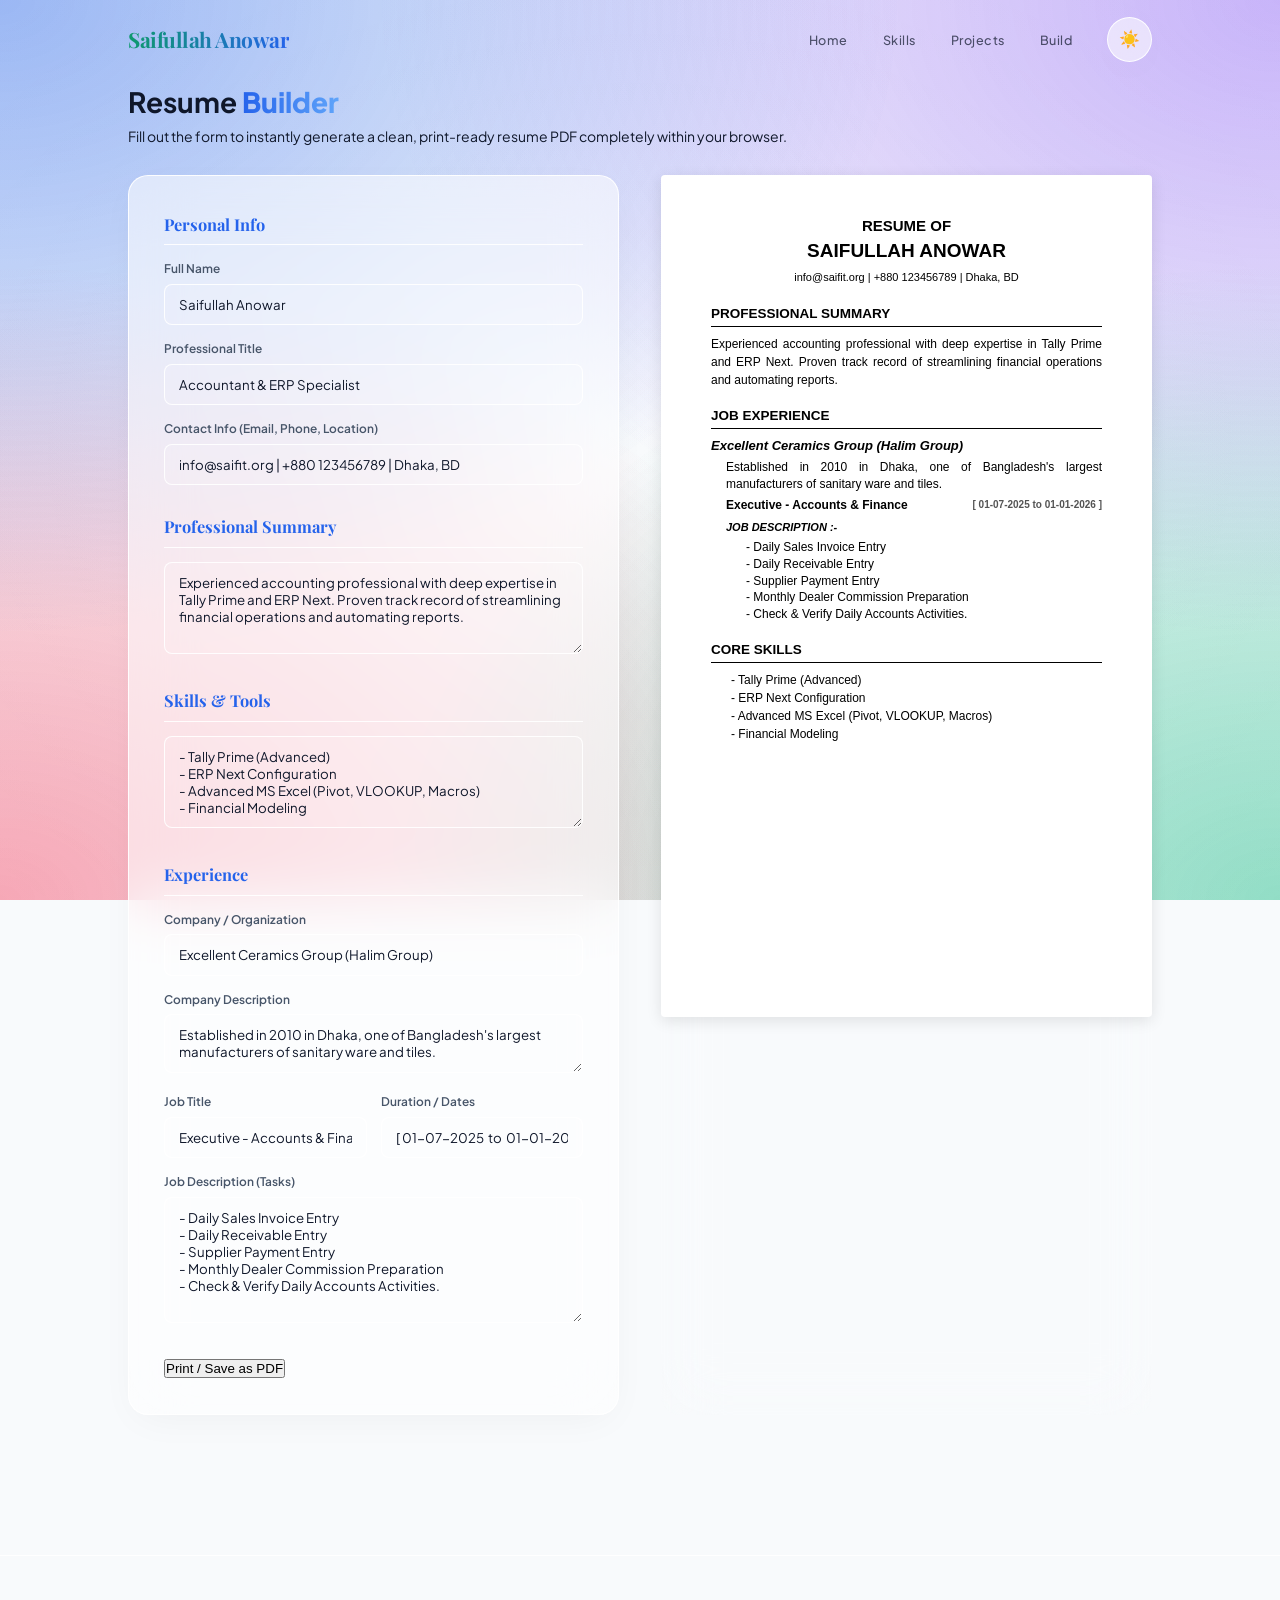
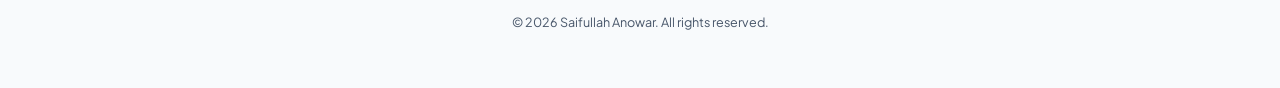
==== commit 761660be: "style: redesign resume builder preview to match corporate saif.pdf layout" ====
--- a/pages/build.html
+++ b/pages/build.html
@@ -81,55 +81,135 @@
       border-color: var(--accent);
     }
 
-    /* Resume Preview Styles */
+    /* Resume Preview Styles matching saif.pdf */
     .resume-preview {
       background: #fff;
-      color: #333;
-      padding: 3rem;
-      border-radius: 8px;
-      min-height: 800px;
+      color: #000;
+      padding: 40px 50px;
+      border-radius: 4px;
+      min-height: 842px; /* A4 height approx */
       box-shadow: 0 4px 15px rgba(0,0,0,0.1);
-      font-family: 'Helvetica Neue', Helvetica, Arial, sans-serif;
-    }
-
-    /* Print logic */
-    .print-btn {
-      display: inline-block;
-      width: 100%;
-      padding: 1rem;
-      background: var(--accent);
-      color: white;
+      font-family: 'Roboto', 'Helvetica Neue', Arial, sans-serif;
+      line-height: 1.4;
+      text-align: left;
+    }
+
+    .resume-preview p {
+      margin-bottom: 5px;
+    }
+
+    #pv-header {
       text-align: center;
-      border: none;
-      border-radius: 10px;
+      margin-bottom: 20px;
+    }
+
+    .pv-resume-of {
+      font-family: 'Aptos', 'Segoe UI', sans-serif;
+      font-size: 15px;
       font-weight: bold;
-      font-size: 1.1rem;
-      cursor: pointer;
-      margin-top: 1rem;
-      transition: background 0.3s;
-    }
-
-    .print-btn:hover { background: var(--accent-light); }
-
-    /* The preview elements */
-    #pv-name { font-size: 2.5rem; font-weight: bold; margin-bottom: 0.2rem; color: #111; }
-    #pv-title { font-size: 1.2rem; color: #666; margin-bottom: 1rem; }
-    #pv-contact { font-size: 0.9rem; color: #555; border-bottom: 2px solid #eee; padding-bottom: 1rem; margin-bottom: 1.5rem; }
+      margin-bottom: 2px;
+    }
+
+    #pv-name { 
+      font-family: 'Aptos', 'Segoe UI', sans-serif;
+      font-size: 19px; 
+      font-weight: bold; 
+      margin-bottom: 5px; 
+      text-transform: uppercase;
+    }
+
+    #pv-contact { 
+      font-size: 11px; 
+      color: #000; 
+    }
+
+    .pv-section-title { 
+      font-family: 'Aptos', 'Segoe UI', sans-serif;
+      font-size: 13.5px; 
+      font-weight: bold; 
+      color: #000; 
+      border-bottom: 1px solid #000; 
+      padding-bottom: 2px; 
+      margin: 18px 0 8px; 
+      text-transform: uppercase; 
+    }
     
-    .pv-section-title { font-size: 1.2rem; font-weight: bold; color: #111; border-bottom: 1px solid #ddd; padding-bottom: 0.3rem; margin: 1.5rem 0 0.8rem; text-transform: uppercase; letter-spacing: 1px; }
-    #pv-summary { font-size: 0.95rem; line-height: 1.6; }
-    #pv-skills { font-size: 0.95rem; line-height: 1.6; white-space: pre-line; }
-    #pv-experience { font-size: 0.95rem; line-height: 1.6; white-space: pre-line;}
+    #pv-summary { 
+      font-size: 12px; 
+      line-height: 1.5; 
+      text-align: justify;
+    }
+
+    #pv-skills { 
+      font-size: 12px; 
+      line-height: 1.5; 
+      white-space: pre-line; 
+      padding-left: 20px;
+    }
+
+    .pv-job {
+      margin-bottom: 15px;
+    }
+
+    .pv-job-company {
+      font-family: 'Aptos', 'Segoe UI', sans-serif;
+      font-size: 13px;
+      font-weight: bold;
+      font-style: italic;
+      margin-bottom: 4px;
+    }
+
+    .pv-job-row {
+      display: flex;
+      justify-content: space-between;
+      align-items: center;
+      padding-left: 15px;
+      margin-bottom: 4px;
+    }
+
+    .pv-job-title {
+      font-size: 12px;
+      font-weight: bold;
+    }
+
+    .pv-job-date {
+      font-size: 10px;
+      font-weight: bold;
+      color: #545454;
+    }
+
+    .pv-job-desc {
+      font-size: 12px;
+      padding-left: 15px;
+      margin-bottom: 4px;
+      text-align: justify;
+    }
+
+    .pv-job-tasks {
+      font-size: 12px;
+      white-space: pre-line;
+      padding-left: 35px; /* Deeper indent for responsibilities */
+    }
 
     @media (max-width: 1024px) {
       .builder-container { grid-template-columns: 1fr; }
+      .resume-preview { padding: 25px; }
     }
 
     @media print {
       body * { visibility: hidden; }
-      #header, #footer-placeholder, .editor-card, .layout, .projects-hero { display: none !important; }
+      #header, #footer-placeholder, .editor-card, .layout::before, .projects-hero { display: none !important; }
       .resume-preview, .resume-preview * { visibility: visible; }
-      .resume-preview { position: absolute; left: 0; top: 0; width: 100%; box-shadow: none; padding: 0; margin: 0; }
+      .resume-preview { 
+        position: absolute; 
+        left: 0; 
+        top: 0; 
+        width: 100%; 
+        box-shadow: none; 
+        padding: 0; 
+        margin: 0; 
+      }
+      @page { margin: 1cm; size: A4; }
     }
   </style>
 </head>
@@ -180,7 +260,30 @@
           <div class="editor-section">
             <h3>Experience</h3>
             <div class="form-group">
-              <textarea id="in-experience" rows="6" onkeyup="updateCV()">Senior Accountant at TechGear Ltd. (2021 - Present)&#13;&#10;- Managed daily ledgers and AP/AR entries.&#13;&#10;- Implemented ERP Next across 3 departments.&#13;&#10;&#13;&#10;Junior Accountant at BD Finance (2018 - 2021)&#13;&#10;- Handled tax filings and MS Excel reporting.</textarea>
+              <label>Company / Organization</label>
+              <input type="text" id="in-exp-company" value="Excellent Ceramics Group (Halim Group)" onkeyup="updateCV()">
+            </div>
+            <div class="form-group">
+              <label>Company Description</label>
+              <textarea id="in-exp-desc" rows="2" onkeyup="updateCV()">Established in 2010 in Dhaka, one of Bangladesh's largest manufacturers of sanitary ware and tiles.</textarea>
+            </div>
+            <div style="display:flex; gap:1rem;">
+              <div class="form-group" style="flex:1;">
+                <label>Job Title</label>
+                <input type="text" id="in-exp-title" value="Executive - Accounts & Finance" onkeyup="updateCV()">
+              </div>
+              <div class="form-group" style="flex:1;">
+                <label>Duration / Dates</label>
+                <input type="text" id="in-exp-dates" value="[ 01-07-2025  to  01-01-2026 ]" onkeyup="updateCV()">
+              </div>
+            </div>
+            <div class="form-group">
+              <label>Job Description (Tasks)</label>
+              <textarea id="in-exp-tasks" rows="6" onkeyup="updateCV()">- Daily Sales Invoice Entry
+- Daily Receivable Entry
+- Supplier Payment Entry
+- Monthly Dealer Commission Preparation
+- Check & Verify Daily Accounts Activities.</textarea>
             </div>
           </div>
 
@@ -190,18 +293,29 @@
         <!-- Preview Side -->
         <div class="preview-card" style="padding:0; background:transparent; border:none; box-shadow:none;">
           <div class="resume-preview" id="resume-preview">
-            <div id="pv-name">Saifullah Anowar</div>
-            <div id="pv-title">Accountant & ERP Specialist</div>
-            <div id="pv-contact" style="margin-bottom: 25px;">info@saifit.org | +880 123456789 | Dhaka, BD</div>
+            <div id="pv-header">
+              <div class="pv-resume-of">RESUME OF</div>
+              <div id="pv-name">Saifullah Anowar</div>
+              <div id="pv-contact" style="white-space: pre-wrap;">01817275304 | 167/B, Hatirpool, Dhaka-1205&#10;saifshahcma@gmail.com</div>
+            </div>
 
             <div class="pv-section-title">Professional Summary</div>
-            <div id="pv-summary" style="margin-bottom: 25px;">Experienced accounting professional with deep expertise in Tally Prime and ERP Next...</div>
+            <div id="pv-summary">Motivated accounting student with hands-on experience in core finance & accounts operations...</div>
+
+            <div class="pv-section-title">Job Experience</div>
+            <div class="pv-job">
+              <div class="pv-job-company" id="pv-exp-company">Excellent Ceramics Group (Halim Group)</div>
+              <div class="pv-job-desc" id="pv-exp-desc">Established in 2010...</div>
+              <div class="pv-job-row">
+                <div class="pv-job-title" id="pv-exp-title">Executive - Accounts & Finance</div>
+                <div class="pv-job-date" id="pv-exp-dates">[ 01-07-2025 to 01-01-2026 ]</div>
+              </div>
+              <div style="font-size: 11px; font-weight:bold; font-style: italic; margin: 6px 0 4px 15px;">JOB DESCRIPTION :-</div>
+              <div class="pv-job-tasks" id="pv-exp-tasks">- task 1</div>
+            </div>
 
             <div class="pv-section-title">Core Skills</div>
-            <div id="pv-skills" style="margin-bottom: 25px;">- Tally Prime&#13;&#10;- ERP Next</div>
-
-            <div class="pv-section-title">Work Experience</div>
-            <div id="pv-experience">- Handled tax filings and MS Excel reporting.</div>
+            <div id="pv-skills">- Tally Prime&#10;- ERP Next</div>
           </div>
         </div>
       </div>
@@ -215,11 +329,15 @@
     // Live update function inside the builder
     function updateCV() {
       document.getElementById('pv-name').innerText = document.getElementById('in-name').value || 'Your Name';
-      document.getElementById('pv-title').innerText = document.getElementById('in-title').value || 'Professional Title';
       document.getElementById('pv-contact').innerText = document.getElementById('in-contact').value || 'Contact Details';
       document.getElementById('pv-summary').innerText = document.getElementById('in-summary').value;
       document.getElementById('pv-skills').innerText = document.getElementById('in-skills').value;
-      document.getElementById('pv-experience').innerText = document.getElementById('in-experience').value;
+      
+      document.getElementById('pv-exp-company').innerText = document.getElementById('in-exp-company').value;
+      document.getElementById('pv-exp-desc').innerText = document.getElementById('in-exp-desc').value;
+      document.getElementById('pv-exp-title').innerText = document.getElementById('in-exp-title').value;
+      document.getElementById('pv-exp-dates').innerText = document.getElementById('in-exp-dates').value;
+      document.getElementById('pv-exp-tasks').innerText = document.getElementById('in-exp-tasks').value;
     }
     updateCV(); // init immediately
 
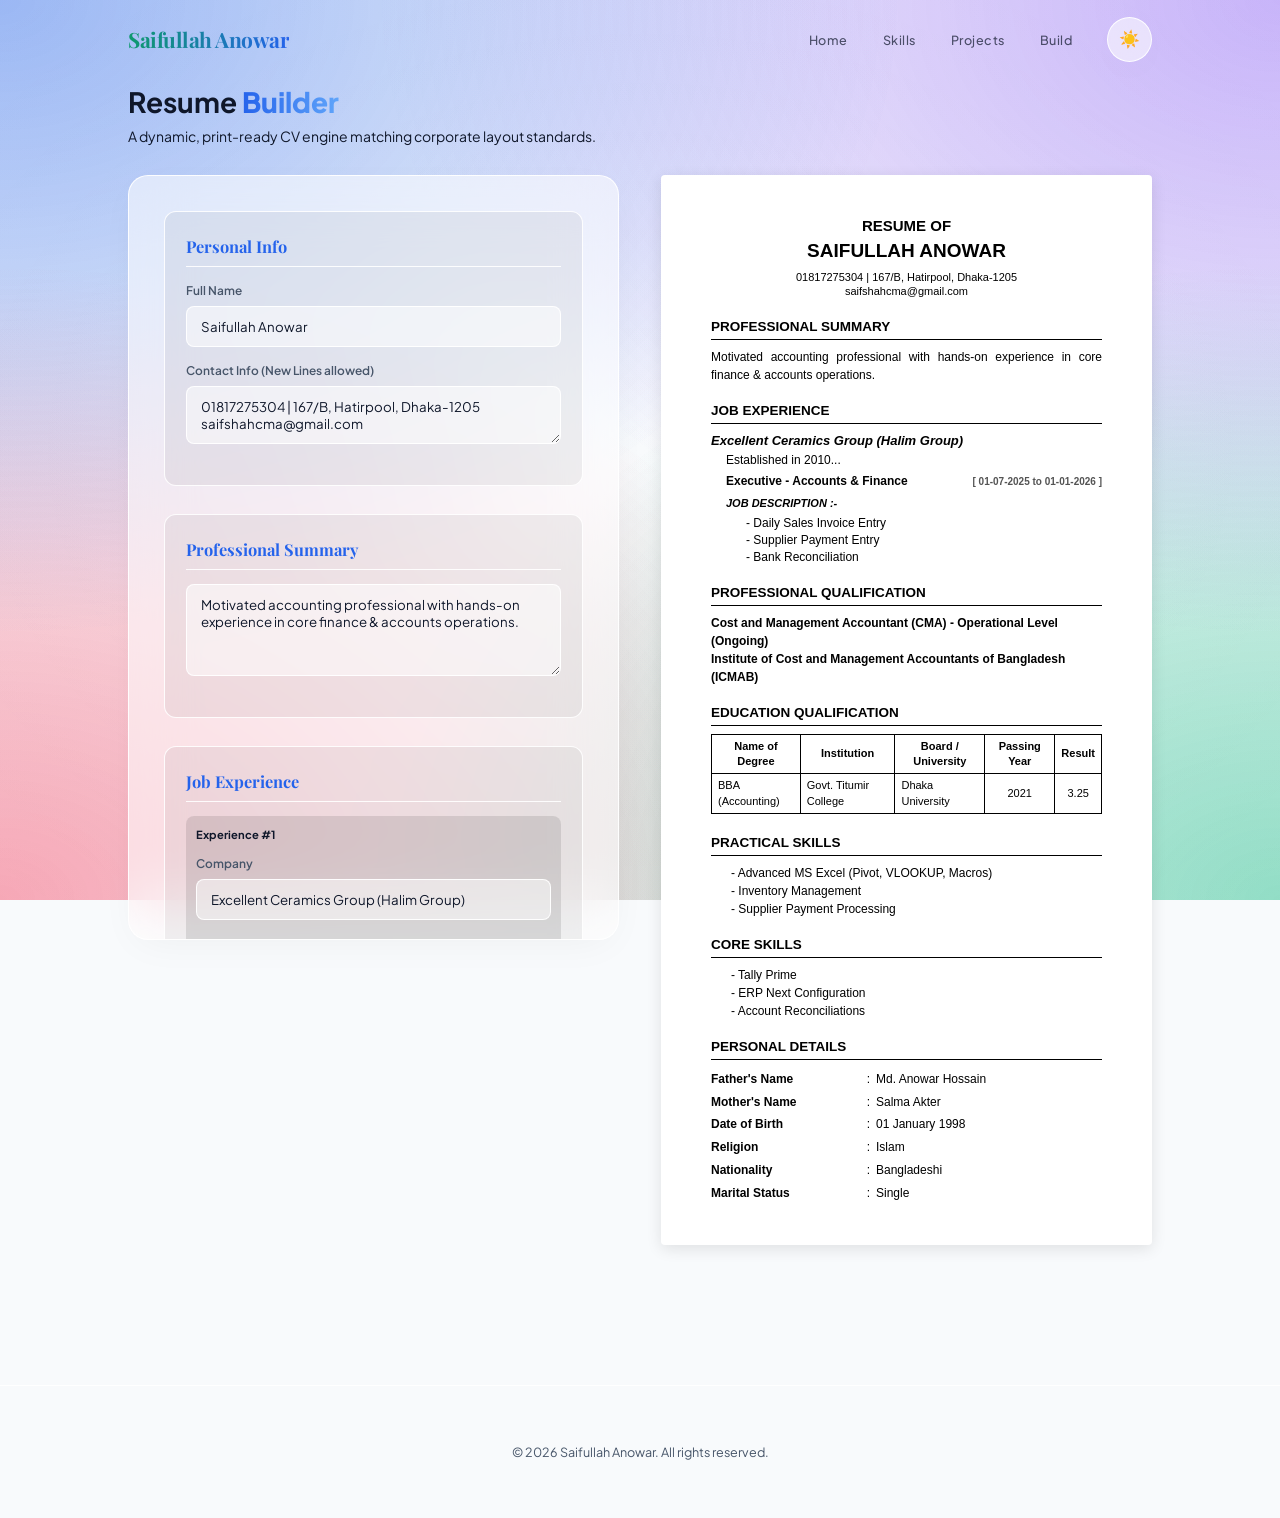
==== commit e1fe7446: "feat: add dynamic multi-experience, multi-education, and missing personal/skills sections to resume " ====
--- a/pages/build.html
+++ b/pages/build.html
@@ -20,6 +20,7 @@
       grid-template-columns: 1fr 1fr;
       gap: 3rem;
       padding: 2rem 0 6rem;
+      align-items: start;
     }
 
     .editor-card, .preview-card {
@@ -30,15 +31,35 @@
       border-radius: 20px;
       padding: 2.5rem;
       box-shadow: var(--card-shadow);
+      position: sticky;
+      top: 100px;
     }
 
     [data-theme="dark"] .editor-card, [data-theme="dark"] .preview-card {
        background: linear-gradient(135deg, rgba(30, 41, 59, 0.4), rgba(15, 23, 42, 0.7));
     }
 
+    .editor-card {
+      position: relative;
+      top: 0;
+      max-height: 85vh;
+      overflow-y: auto;
+    }
+
+    /* Scrollbar for editor */
+    .editor-card::-webkit-scrollbar { width: 8px; }
+    .editor-card::-webkit-scrollbar-track { background: transparent; }
+    .editor-card::-webkit-scrollbar-thumb { background: rgba(255,255,255,0.2); border-radius: 10px; }
+    [data-theme="dark"] .editor-card::-webkit-scrollbar-thumb { background: rgba(255,255,255,0.1); }
+
     .editor-section {
       margin-bottom: 2rem;
-    }
+      background: rgba(0,0,0,0.05);
+      padding: 1.5rem;
+      border-radius: 12px;
+      border: 1px solid var(--glass-border);
+    }
+    [data-theme="dark"] .editor-section { background: rgba(0,0,0,0.15); }
 
     .editor-section h3 {
       font-family: var(--font-heading);
@@ -46,12 +67,12 @@
       margin-bottom: 1rem;
       border-bottom: 1px solid var(--glass-border);
       padding-bottom: 0.5rem;
-    }
-
-    .form-group {
-      margin-bottom: 1rem;
-    }
-
+      display: flex;
+      justify-content: space-between;
+      align-items: center;
+    }
+
+    .form-group { margin-bottom: 1rem; }
     .form-group label {
       display: block;
       font-size: 0.85rem;
@@ -63,7 +84,7 @@
     .form-group input, .form-group textarea {
       width: 100%;
       padding: 0.8rem 1rem;
-      background: rgba(255, 255, 255, 0.1);
+      background: rgba(255, 255, 255, 0.5);
       border: 1px solid var(--glass-border);
       border-radius: 8px;
       color: var(--text);
@@ -72,14 +93,55 @@
       outline: none;
       transition: border-color 0.3s;
     }
-
     [data-theme="dark"] .form-group input, [data-theme="dark"] .form-group textarea {
-      background: rgba(0, 0, 0, 0.2);
-    }
-
-    .form-group input:focus, .form-group textarea:focus {
-      border-color: var(--accent);
-    }
+      background: rgba(0, 0, 0, 0.3);
+    }
+
+    .form-group input:focus, .form-group textarea:focus { border-color: var(--accent); }
+
+    .btn-add {
+      background: transparent;
+      border: 1px dashed var(--accent);
+      color: var(--accent);
+      padding: 0.5rem 1rem;
+      border-radius: 6px;
+      cursor: pointer;
+      font-family: var(--font-body);
+      font-weight: 600;
+      font-size: 0.85rem;
+      transition: all 0.2s;
+      width: 100%;
+      margin-top: 10px;
+    }
+    .btn-add:hover { background: rgba(37, 99, 235, 0.1); }
+    
+    .btn-remove {
+      background: rgba(239, 68, 68, 0.1);
+      color: #ef4444;
+      border: 1px solid rgba(239, 68, 68, 0.3);
+      padding: 4px 8px;
+      border-radius: 4px;
+      cursor: pointer;
+      font-size: 11px;
+      float: right;
+    }
+
+    .print-btn {
+      display: inline-block;
+      width: 100%;
+      padding: 1rem;
+      background: linear-gradient(135deg, var(--accent), var(--accent-light));
+      color: white;
+      text-align: center;
+      border: none;
+      border-radius: 10px;
+      font-weight: bold;
+      font-size: 1.1rem;
+      cursor: pointer;
+      margin-top: 1rem;
+      transition: transform 0.3s;
+    }
+    .print-btn:hover { transform: scale(1.02); }
 
     /* Resume Preview Styles matching saif.pdf */
     .resume-preview {
@@ -87,41 +149,19 @@
       color: #000;
       padding: 40px 50px;
       border-radius: 4px;
-      min-height: 842px; /* A4 height approx */
+      min-height: 842px;
       box-shadow: 0 4px 15px rgba(0,0,0,0.1);
       font-family: 'Roboto', 'Helvetica Neue', Arial, sans-serif;
       line-height: 1.4;
       text-align: left;
     }
 
-    .resume-preview p {
-      margin-bottom: 5px;
-    }
-
-    #pv-header {
-      text-align: center;
-      margin-bottom: 20px;
-    }
-
-    .pv-resume-of {
-      font-family: 'Aptos', 'Segoe UI', sans-serif;
-      font-size: 15px;
-      font-weight: bold;
-      margin-bottom: 2px;
-    }
-
-    #pv-name { 
-      font-family: 'Aptos', 'Segoe UI', sans-serif;
-      font-size: 19px; 
-      font-weight: bold; 
-      margin-bottom: 5px; 
-      text-transform: uppercase;
-    }
-
-    #pv-contact { 
-      font-size: 11px; 
-      color: #000; 
-    }
+    .resume-preview p { margin-bottom: 5px; }
+
+    #pv-header { text-align: center; margin-bottom: 20px; }
+    .pv-resume-of { font-family: 'Aptos', 'Segoe UI', sans-serif; font-size: 15px; font-weight: bold; margin-bottom: 2px; }
+    #pv-name { font-family: 'Aptos', 'Segoe UI', sans-serif; font-size: 19px; font-weight: bold; margin-bottom: 5px; text-transform: uppercase; }
+    #pv-contact { font-size: 11px; color: #000; line-height:1.3; }
 
     .pv-section-title { 
       font-family: 'Aptos', 'Segoe UI', sans-serif;
@@ -134,65 +174,30 @@
       text-transform: uppercase; 
     }
     
-    #pv-summary { 
-      font-size: 12px; 
-      line-height: 1.5; 
-      text-align: justify;
-    }
-
-    #pv-skills { 
-      font-size: 12px; 
-      line-height: 1.5; 
-      white-space: pre-line; 
-      padding-left: 20px;
-    }
-
-    .pv-job {
-      margin-bottom: 15px;
-    }
-
-    .pv-job-company {
-      font-family: 'Aptos', 'Segoe UI', sans-serif;
-      font-size: 13px;
-      font-weight: bold;
-      font-style: italic;
-      margin-bottom: 4px;
-    }
-
-    .pv-job-row {
-      display: flex;
-      justify-content: space-between;
-      align-items: center;
-      padding-left: 15px;
-      margin-bottom: 4px;
-    }
-
-    .pv-job-title {
-      font-size: 12px;
-      font-weight: bold;
-    }
-
-    .pv-job-date {
-      font-size: 10px;
-      font-weight: bold;
-      color: #545454;
-    }
-
-    .pv-job-desc {
-      font-size: 12px;
-      padding-left: 15px;
-      margin-bottom: 4px;
-      text-align: justify;
-    }
-
-    .pv-job-tasks {
-      font-size: 12px;
-      white-space: pre-line;
-      padding-left: 35px; /* Deeper indent for responsibilities */
-    }
+    #pv-summary { font-size: 12px; line-height: 1.5; text-align: justify; }
+    .pv-list-box { font-size: 12px; line-height: 1.5; white-space: pre-line; padding-left: 20px; }
+
+    .pv-job { margin-bottom: 12px; }
+    .pv-job-company { font-family: 'Aptos', 'Segoe UI', sans-serif; font-size: 13px; font-weight: bold; font-style: italic; margin-bottom: 2px; }
+    .pv-job-row { display: flex; justify-content: space-between; align-items: center; padding-left: 15px; margin-bottom: 2px; }
+    .pv-job-title { font-size: 12px; font-weight: bold; }
+    .pv-job-date { font-size: 10px; font-weight: bold; color: #545454; }
+    .pv-job-desc { font-size: 12px; padding-left: 15px; margin-bottom: 4px; text-align: justify; }
+    .pv-job-tasks { font-size: 12px; white-space: pre-line; padding-left: 35px; }
+
+    /* Tables for Education & Details */
+    .pv-table { width: 100%; border-collapse: collapse; font-size: 11px; margin-top: 5px; }
+    .pv-table th, .pv-table td { border: 1px solid #000; padding: 4px 6px; text-align: left; }
+    .pv-table th { font-weight: bold; text-align: center; }
+
+    .pv-grid-table { width: 100%; font-size: 12px; border-collapse: collapse; }
+    .pv-grid-table td { padding: 3px 0; vertical-align: top; }
+    .pv-grid-table td:nth-child(1) { width: 150px; font-weight: bold; }
+    .pv-grid-table td:nth-child(2) { width: 15px; text-align: center; }
 
     @media (max-width: 1024px) {
       .builder-container { grid-template-columns: 1fr; }
+      .editor-card, .preview-card { position: static; max-height: none; }
       .resume-preview { padding: 25px; }
     }
 
@@ -200,15 +205,7 @@
       body * { visibility: hidden; }
       #header, #footer-placeholder, .editor-card, .layout::before, .projects-hero { display: none !important; }
       .resume-preview, .resume-preview * { visibility: visible; }
-      .resume-preview { 
-        position: absolute; 
-        left: 0; 
-        top: 0; 
-        width: 100%; 
-        box-shadow: none; 
-        padding: 0; 
-        margin: 0; 
-      }
+      .resume-preview { position: absolute; left: 0; top: 0; width: 100%; box-shadow: none; padding: 0; margin: 0; background: #fff;}
       @page { margin: 1cm; size: A4; }
     }
   </style>
@@ -221,69 +218,59 @@
     <main class="main">
       <div class="projects-hero" style="padding-bottom: 0;">
         <h1>Resume <span class="accent-text">Builder</span></h1>
-        <p>Fill out the form to instantly generate a clean, print-ready resume PDF completely within your browser.</p>
+        <p>A dynamic, print-ready CV engine matching corporate layout standards.</p>
       </div>
 
       <div class="builder-container">
+        
         <!-- Editor Side -->
-        <div class="editor-card">
+        <div class="editor-card" id="editor-pane">
+          
           <div class="editor-section">
             <h3>Personal Info</h3>
-            <div class="form-group">
-              <label>Full Name</label>
-              <input type="text" id="in-name" value="Saifullah Anowar" onkeyup="updateCV()">
-            </div>
-            <div class="form-group">
-              <label>Professional Title</label>
-              <input type="text" id="in-title" value="Accountant & ERP Specialist" onkeyup="updateCV()">
-            </div>
-            <div class="form-group">
-              <label>Contact Info (Email, Phone, Location)</label>
-              <input type="text" id="in-contact" value="info@saifit.org | +880 123456789 | Dhaka, BD" onkeyup="updateCV()">
-            </div>
+            <div class="form-group"><label>Full Name</label><input type="text" id="in-name" value="Saifullah Anowar" class="upd"></div>
+            <div class="form-group"><label>Contact Info (New Lines allowed)</label><textarea id="in-contact" rows="2" class="upd">01817275304 | 167/B, Hatirpool, Dhaka-1205&#10;saifshahcma@gmail.com</textarea></div>
           </div>
 
           <div class="editor-section">
             <h3>Professional Summary</h3>
-            <div class="form-group">
-              <textarea id="in-summary" rows="4" onkeyup="updateCV()">Experienced accounting professional with deep expertise in Tally Prime and ERP Next. Proven track record of streamlining financial operations and automating reports.</textarea>
+            <div class="form-group"><textarea id="in-summary" rows="4" class="upd">Motivated accounting professional with hands-on experience in core finance & accounts operations.</textarea></div>
+          </div>
+
+          <div class="editor-section">
+            <h3>Job Experience</h3>
+            <div id="experience-list">
+              <!-- Dynamically populated via JS -->
             </div>
+            <button class="btn-add" onclick="addExperience()">+ Add Another Experience</button>
           </div>
 
           <div class="editor-section">
-            <h3>Skills & Tools</h3>
-            <div class="form-group">
-              <textarea id="in-skills" rows="4" onkeyup="updateCV()">- Tally Prime (Advanced)&#13;&#10;- ERP Next Configuration&#13;&#10;- Advanced MS Excel (Pivot, VLOOKUP, Macros)&#13;&#10;- Financial Modeling</textarea>
+            <h3>Core & Practical Skills</h3>
+            <div class="form-group"><label>Core Skills</label><textarea id="in-core-skills" rows="3" class="upd">- Tally Prime&#10;- ERP Next Configuration&#10;- Account Reconciliations</textarea></div>
+            <div class="form-group"><label>Practical Skills</label><textarea id="in-prac-skills" rows="3" class="upd">- Advanced MS Excel (Pivot, VLOOKUP, Macros)&#10;- Inventory Management&#10;- Supplier Payment Processing</textarea></div>
+          </div>
+
+          <div class="editor-section">
+            <h3>Education & Professional Qualifications</h3>
+            <div class="form-group"><label>Professional Qualification</label><textarea id="in-prof-qual" rows="2" class="upd">Cost and Management Accountant (CMA) - Operational Level (Ongoing)&#10;Institute of Cost and Management Accountants of Bangladesh (ICMAB)</textarea></div>
+            
+            <label style="color:var(--text-dim);font-size:0.85rem;font-weight:bold;display:block;margin-bottom:10px;">Education Qualification (JSON format simplified)</label>
+            <div id="education-list">
+               <!-- Dynamically populated via JS -->
             </div>
+             <button class="btn-add" onclick="addEducation()">+ Add Education</button>
           </div>
 
           <div class="editor-section">
-            <h3>Experience</h3>
-            <div class="form-group">
-              <label>Company / Organization</label>
-              <input type="text" id="in-exp-company" value="Excellent Ceramics Group (Halim Group)" onkeyup="updateCV()">
-            </div>
-            <div class="form-group">
-              <label>Company Description</label>
-              <textarea id="in-exp-desc" rows="2" onkeyup="updateCV()">Established in 2010 in Dhaka, one of Bangladesh's largest manufacturers of sanitary ware and tiles.</textarea>
-            </div>
-            <div style="display:flex; gap:1rem;">
-              <div class="form-group" style="flex:1;">
-                <label>Job Title</label>
-                <input type="text" id="in-exp-title" value="Executive - Accounts & Finance" onkeyup="updateCV()">
-              </div>
-              <div class="form-group" style="flex:1;">
-                <label>Duration / Dates</label>
-                <input type="text" id="in-exp-dates" value="[ 01-07-2025  to  01-01-2026 ]" onkeyup="updateCV()">
-              </div>
-            </div>
-            <div class="form-group">
-              <label>Job Description (Tasks)</label>
-              <textarea id="in-exp-tasks" rows="6" onkeyup="updateCV()">- Daily Sales Invoice Entry
-- Daily Receivable Entry
-- Supplier Payment Entry
-- Monthly Dealer Commission Preparation
-- Check & Verify Daily Accounts Activities.</textarea>
+            <h3>Personal Details</h3>
+            <div style="display:grid; grid-template-columns:1fr 1fr; gap:10px;">
+              <div class="form-group"><label>Father's Name</label><input type="text" id="in-father" value="Md. Anowar Hossain" class="upd"></div>
+              <div class="form-group"><label>Mother's Name</label><input type="text" id="in-mother" value="Salma Akter" class="upd"></div>
+              <div class="form-group"><label>Date of Birth</label><input type="text" id="in-dob" value="01 January 1998" class="upd"></div>
+              <div class="form-group"><label>Religion</label><input type="text" id="in-religion" value="Islam" class="upd"></div>
+              <div class="form-group"><label>Nationality</label><input type="text" id="in-nation" value="Bangladeshi" class="upd"></div>
+              <div class="form-group"><label>Marital Status</label><input type="text" id="in-marital" value="Single" class="upd"></div>
             </div>
           </div>
 
@@ -293,119 +280,231 @@
         <!-- Preview Side -->
         <div class="preview-card" style="padding:0; background:transparent; border:none; box-shadow:none;">
           <div class="resume-preview" id="resume-preview">
+            
             <div id="pv-header">
               <div class="pv-resume-of">RESUME OF</div>
-              <div id="pv-name">Saifullah Anowar</div>
-              <div id="pv-contact" style="white-space: pre-wrap;">01817275304 | 167/B, Hatirpool, Dhaka-1205&#10;saifshahcma@gmail.com</div>
+              <div id="pv-name"></div>
+              <div id="pv-contact" style="white-space: pre-wrap;"></div>
             </div>
 
             <div class="pv-section-title">Professional Summary</div>
-            <div id="pv-summary">Motivated accounting student with hands-on experience in core finance & accounts operations...</div>
+            <div id="pv-summary"></div>
 
             <div class="pv-section-title">Job Experience</div>
-            <div class="pv-job">
-              <div class="pv-job-company" id="pv-exp-company">Excellent Ceramics Group (Halim Group)</div>
-              <div class="pv-job-desc" id="pv-exp-desc">Established in 2010...</div>
-              <div class="pv-job-row">
-                <div class="pv-job-title" id="pv-exp-title">Executive - Accounts & Finance</div>
-                <div class="pv-job-date" id="pv-exp-dates">[ 01-07-2025 to 01-01-2026 ]</div>
-              </div>
-              <div style="font-size: 11px; font-weight:bold; font-style: italic; margin: 6px 0 4px 15px;">JOB DESCRIPTION :-</div>
-              <div class="pv-job-tasks" id="pv-exp-tasks">- task 1</div>
-            </div>
+            <div id="pv-experience-container"></div>
+
+            <div class="pv-section-title">Professional Qualification</div>
+            <div id="pv-prof-qual" class="pv-list-box" style="padding-left:0; font-weight:bold;"></div>
+
+            <div class="pv-section-title">Education Qualification</div>
+            <table class="pv-table">
+              <thead>
+                <tr>
+                  <th>Name of Degree</th>
+                  <th>Institution</th>
+                  <th>Board / University</th>
+                  <th>Passing Year</th>
+                  <th>Result</th>
+                </tr>
+              </thead>
+              <tbody id="pv-education-container"></tbody>
+            </table>
+
+            <div class="pv-section-title" style="margin-top:20px;">Practical Skills</div>
+            <div id="pv-prac-skills" class="pv-list-box"></div>
 
             <div class="pv-section-title">Core Skills</div>
-            <div id="pv-skills">- Tally Prime&#10;- ERP Next</div>
+            <div id="pv-core-skills" class="pv-list-box"></div>
+
+            <div class="pv-section-title">Personal Details</div>
+            <table class="pv-grid-table">
+              <tr><td>Father's Name</td><td>:</td><td id="pv-father"></td></tr>
+              <tr><td>Mother's Name</td><td>:</td><td id="pv-mother"></td></tr>
+              <tr><td>Date of Birth</td><td>:</td><td id="pv-dob"></td></tr>
+              <tr><td>Religion</td><td>:</td><td id="pv-religion"></td></tr>
+              <tr><td>Nationality</td><td>:</td><td id="pv-nation"></td></tr>
+              <tr><td>Marital Status</td><td>:</td><td id="pv-marital"></td></tr>
+            </table>
+
           </div>
         </div>
+
       </div>
-
     </main>
   </div>
 
   <div id="footer-placeholder"></div>
 
   <script>
-    // Live update function inside the builder
-    function updateCV() {
-      document.getElementById('pv-name').innerText = document.getElementById('in-name').value || 'Your Name';
-      document.getElementById('pv-contact').innerText = document.getElementById('in-contact').value || 'Contact Details';
+    // --- Data State ---
+    let experienceData = [
+      { id: Date.now(), company: "Excellent Ceramics Group (Halim Group)", desc: "Established in 2010...", title: "Executive - Accounts & Finance", dates: "[ 01-07-2025  to  01-01-2026 ]", tasks: "- Daily Sales Invoice Entry\n- Supplier Payment Entry\n- Bank Reconciliation" }
+    ];
+
+    let educationData = [
+      { id: Date.now()+1, degree: "BBA (Accounting)", inst: "Govt. Titumir College", board: "Dhaka University", year: "2021", result: "3.25" }
+    ];
+
+    // --- Dynamic Rendering Logic ---
+
+    function renderEditor() {
+      // Experience
+      const expList = document.getElementById('experience-list');
+      expList.innerHTML = '';
+      experienceData.forEach((exp, index) => {
+        const div = document.createElement('div');
+        div.style.marginBottom = "15px";
+        div.style.padding = "10px";
+        div.style.background = "rgba(0,0,0,0.1)";
+        div.style.borderRadius = "8px";
+        
+        div.innerHTML = `
+          <div style="font-size:0.8rem; font-weight:bold; margin-bottom:10px;">Experience #${index+1} 
+            ${experienceData.length > 1 ? `<button class="btn-remove" onclick="removeExperience(${exp.id})">Remove</button>` : ''}
+          </div>
+          <div class="form-group"><label>Company</label><input type="text" value="${exp.company}" oninput="updateExp(${exp.id}, 'company', this.value)"></div>
+          <div class="form-group"><label>Description</label><input type="text" value="${exp.desc}" oninput="updateExp(${exp.id}, 'desc', this.value)"></div>
+          <div style="display:flex; gap:10px;">
+            <div class="form-group" style="flex:1;"><label>Title</label><input type="text" value="${exp.title}" oninput="updateExp(${exp.id}, 'title', this.value)"></div>
+            <div class="form-group" style="flex:1;"><label>Dates</label><input type="text" value="${exp.dates}" oninput="updateExp(${exp.id}, 'dates', this.value)"></div>
+          </div>
+          <div class="form-group"><label>Tasks</label><textarea rows="3" oninput="updateExp(${exp.id}, 'tasks', this.value)">${exp.tasks}</textarea></div>
+        `;
+        expList.appendChild(div);
+      });
+
+      // Education
+      const eduList = document.getElementById('education-list');
+      eduList.innerHTML = '';
+      educationData.forEach((edu, index) => {
+        const div = document.createElement('div');
+        div.style.marginBottom = "10px";
+        div.style.padding = "10px";
+        div.style.background = "rgba(0,0,0,0.1)";
+        div.style.borderRadius = "8px";
+        div.innerHTML = `
+          <div style="font-size:0.8rem; font-weight:bold; margin-bottom:5px;">Education #${index+1}
+            ${educationData.length > 1 ? `<button class="btn-remove" onclick="removeEducation(${edu.id})">Remove</button>` : ''}
+          </div>
+          <div style="display:grid; grid-template-columns:1fr 1fr; gap:5px;">
+            <input type="text" placeholder="Degree" value="${edu.degree}" oninput="updateEdu(${edu.id}, 'degree', this.value)">
+            <input type="text" placeholder="Institution" value="${edu.inst}" oninput="updateEdu(${edu.id}, 'inst', this.value)">
+            <input type="text" placeholder="Board/University" value="${edu.board}" oninput="updateEdu(${edu.id}, 'board', this.value)">
+            <div style="display:flex; gap:5px;">
+               <input type="text" placeholder="Year" value="${edu.year}" oninput="updateEdu(${edu.id}, 'year', this.value)" style="flex:1;">
+               <input type="text" placeholder="Result" value="${edu.result}" oninput="updateEdu(${edu.id}, 'result', this.value)" style="flex:1;">
+            </div>
+          </div>
+        `;
+        eduList.appendChild(div);
+      });
+
+      updatePreview();
+    }
+
+    // --- State Handlers ---
+    function addExperience() { experienceData.push({ id: Date.now(), company: "", desc: "", title: "", dates: "", tasks: "" }); renderEditor(); }
+    function removeExperience(id) { experienceData = experienceData.filter(e => e.id !== id); renderEditor(); }
+    function updateExp(id, field, value) { const exp = experienceData.find(e => e.id === id); if(exp) { exp[field] = value; updatePreview(); } }
+
+    function addEducation() { educationData.push({ id: Date.now(), degree: "", inst: "", board: "", year: "", result: "" }); renderEditor(); }
+    function removeEducation(id) { educationData = educationData.filter(e => e.id !== id); renderEditor(); }
+    function updateEdu(id, field, value) { const e = educationData.find(e => e.id === id); if(e) { e[field] = value; updatePreview(); } }
+
+    // --- Core Update Function ---
+    function updatePreview() {
+      document.getElementById('pv-name').innerText = document.getElementById('in-name').value;
+      document.getElementById('pv-contact').innerText = document.getElementById('in-contact').value;
       document.getElementById('pv-summary').innerText = document.getElementById('in-summary').value;
-      document.getElementById('pv-skills').innerText = document.getElementById('in-skills').value;
       
-      document.getElementById('pv-exp-company').innerText = document.getElementById('in-exp-company').value;
-      document.getElementById('pv-exp-desc').innerText = document.getElementById('in-exp-desc').value;
-      document.getElementById('pv-exp-title').innerText = document.getElementById('in-exp-title').value;
-      document.getElementById('pv-exp-dates').innerText = document.getElementById('in-exp-dates').value;
-      document.getElementById('pv-exp-tasks').innerText = document.getElementById('in-exp-tasks').value;
-    }
-    updateCV(); // init immediately
-
-    // Main App Logic
+      document.getElementById('pv-core-skills').innerText = document.getElementById('in-core-skills').value;
+      document.getElementById('pv-prac-skills').innerText = document.getElementById('in-prac-skills').value;
+      document.getElementById('pv-prof-qual').innerText = document.getElementById('in-prof-qual').value;
+      
+      document.getElementById('pv-father').innerText = document.getElementById('in-father').value;
+      document.getElementById('pv-mother').innerText = document.getElementById('in-mother').value;
+      document.getElementById('pv-dob').innerText = document.getElementById('in-dob').value;
+      document.getElementById('pv-religion').innerText = document.getElementById('in-religion').value;
+      document.getElementById('pv-nation').innerText = document.getElementById('in-nation').value;
+      document.getElementById('pv-marital').innerText = document.getElementById('in-marital').value;
+
+      // Render Dynamic Experience
+      const pvExpObj = document.getElementById('pv-experience-container');
+      pvExpObj.innerHTML = experienceData.map(exp => `
+        <div class="pv-job">
+          <div class="pv-job-company">${exp.company}</div>
+          ${exp.desc ? `<div class="pv-job-desc">${exp.desc}</div>` : ''}
+          <div class="pv-job-row">
+            <div class="pv-job-title">${exp.title}</div>
+            <div class="pv-job-date">${exp.dates}</div>
+          </div>
+          <div style="font-size: 11px; font-weight:bold; font-style: italic; margin: 6px 0 4px 15px;">JOB DESCRIPTION :-</div>
+          <div class="pv-job-tasks">${exp.tasks}</div>
+        </div>
+      `).join('');
+
+      // Render Dynamic Education
+      const pvEduObj = document.getElementById('pv-education-container');
+      pvEduObj.innerHTML = educationData.map(edu => `
+        <tr>
+          <td>${edu.degree}</td>
+          <td>${edu.inst}</td>
+          <td>${edu.board}</td>
+          <td style="text-align:center;">${edu.year}</td>
+          <td style="text-align:center;">${edu.result}</td>
+        </tr>
+      `).join('');
+    }
+
+    // Attach listeners to static inputs
+    document.querySelectorAll('.upd').forEach(inp => {
+      inp.addEventListener('input', updatePreview);
+    });
+
+    // Init
+    renderEditor();
+
+    // --- Main App Setup ---
     let currentMode = null;
     async function loadUI() {
       const mode = window.innerWidth <= 1024 ? 'mobile' : 'desktop';
       if (mode === currentMode) return;
       currentMode = mode;
 
-      const templateFile = mode === 'mobile' ? '/templetes/mobile-ui.html' : '/templetes/desktop-ui.html';
-
       try {
-        const res = await fetch(templateFile);
-        const html = await res.text();
-        const doc = new DOMParser().parseFromString(html, 'text/html');
-
-        const headerPlaceholder = document.getElementById('header-placeholder');
-        headerPlaceholder.innerHTML = '';
-        const newHeader = doc.querySelector('header');
-        if (newHeader) headerPlaceholder.appendChild(newHeader.cloneNode(true));
-
-        if (currentMode === 'mobile') {
-          const newNav = doc.querySelector('nav');
-          if (newNav) headerPlaceholder.appendChild(newNav.cloneNode(true));
-        }
-
-        const footerPlaceholder = document.getElementById('footer-placeholder');
-        footerPlaceholder.innerHTML = '';
-        const newFooter = doc.querySelector('footer');
-        if (newFooter) footerPlaceholder.appendChild(newFooter.cloneNode(true));
-
-        // Mark Build as active nav link
+        const res = await fetch(mode === 'mobile' ? '/templetes/mobile-ui.html' : '/templetes/desktop-ui.html');
+        const doc = new DOMParser().parseFromString(await res.text(), 'text/html');
+
+        const hp = document.getElementById('header-placeholder');
+        hp.innerHTML = '';
+        hp.appendChild(doc.querySelector('header').cloneNode(true));
+        if (mode === 'mobile') hp.appendChild(doc.querySelector('nav').cloneNode(true));
+
+        const fp = document.getElementById('footer-placeholder');
+        fp.innerHTML = '';
+        fp.appendChild(doc.querySelector('footer').cloneNode(true));
+
         document.querySelectorAll('.navmenu a').forEach(a => {
           a.classList.remove('active');
           if (a.getAttribute('href') === '/pages/build.html') a.classList.add('active');
         });
-
-        initTheme();
-      } catch (err) {
-        console.error("Loader Error:", err);
-      }
-    }
-
+        
+        const savedTheme = localStorage.getItem('theme');
+        const systemTheme = window.matchMedia('(prefers-color-scheme: dark)').matches ? 'dark' : 'light';
+        document.documentElement.setAttribute('data-theme', savedTheme || systemTheme);
+      } catch (e) { console.error(e); }
+    }
     loadUI();
-
     window.addEventListener('resize', () => {
-      const newMode = window.innerWidth <= 1024 ? 'mobile' : 'desktop';
-      if (newMode !== currentMode) { currentMode = newMode; loadUI(); }
+      const nm = window.innerWidth <= 1024 ? 'mobile' : 'desktop';
+      if (nm !== currentMode) { currentMode = nm; loadUI(); }
     });
-
-    function initTheme() {
-      const savedTheme = localStorage.getItem('theme');
-      const systemTheme = window.matchMedia('(prefers-color-scheme: dark)').matches ? 'dark' : 'light';
-      document.documentElement.setAttribute('data-theme', savedTheme || systemTheme);
-    }
-
     function toggleTheme() {
-      const newTheme = document.documentElement.getAttribute('data-theme') === 'dark' ? 'light' : 'dark';
-      document.documentElement.setAttribute('data-theme', newTheme);
-      localStorage.setItem('theme', newTheme);
-    }
-    
-    function toggleMenu() {
-      const menu = document.getElementById('navmenu');
-      if (menu) menu.classList.toggle('visible');
-    }
+      const nt = document.documentElement.getAttribute('data-theme') === 'dark' ? 'light' : 'dark';
+      document.documentElement.setAttribute('data-theme', nt);
+      localStorage.setItem('theme', nt);
+    }
+    function toggleMenu() { document.getElementById('navmenu')?.classList.toggle('visible'); }
   </script>
 </body>
-
 </html>
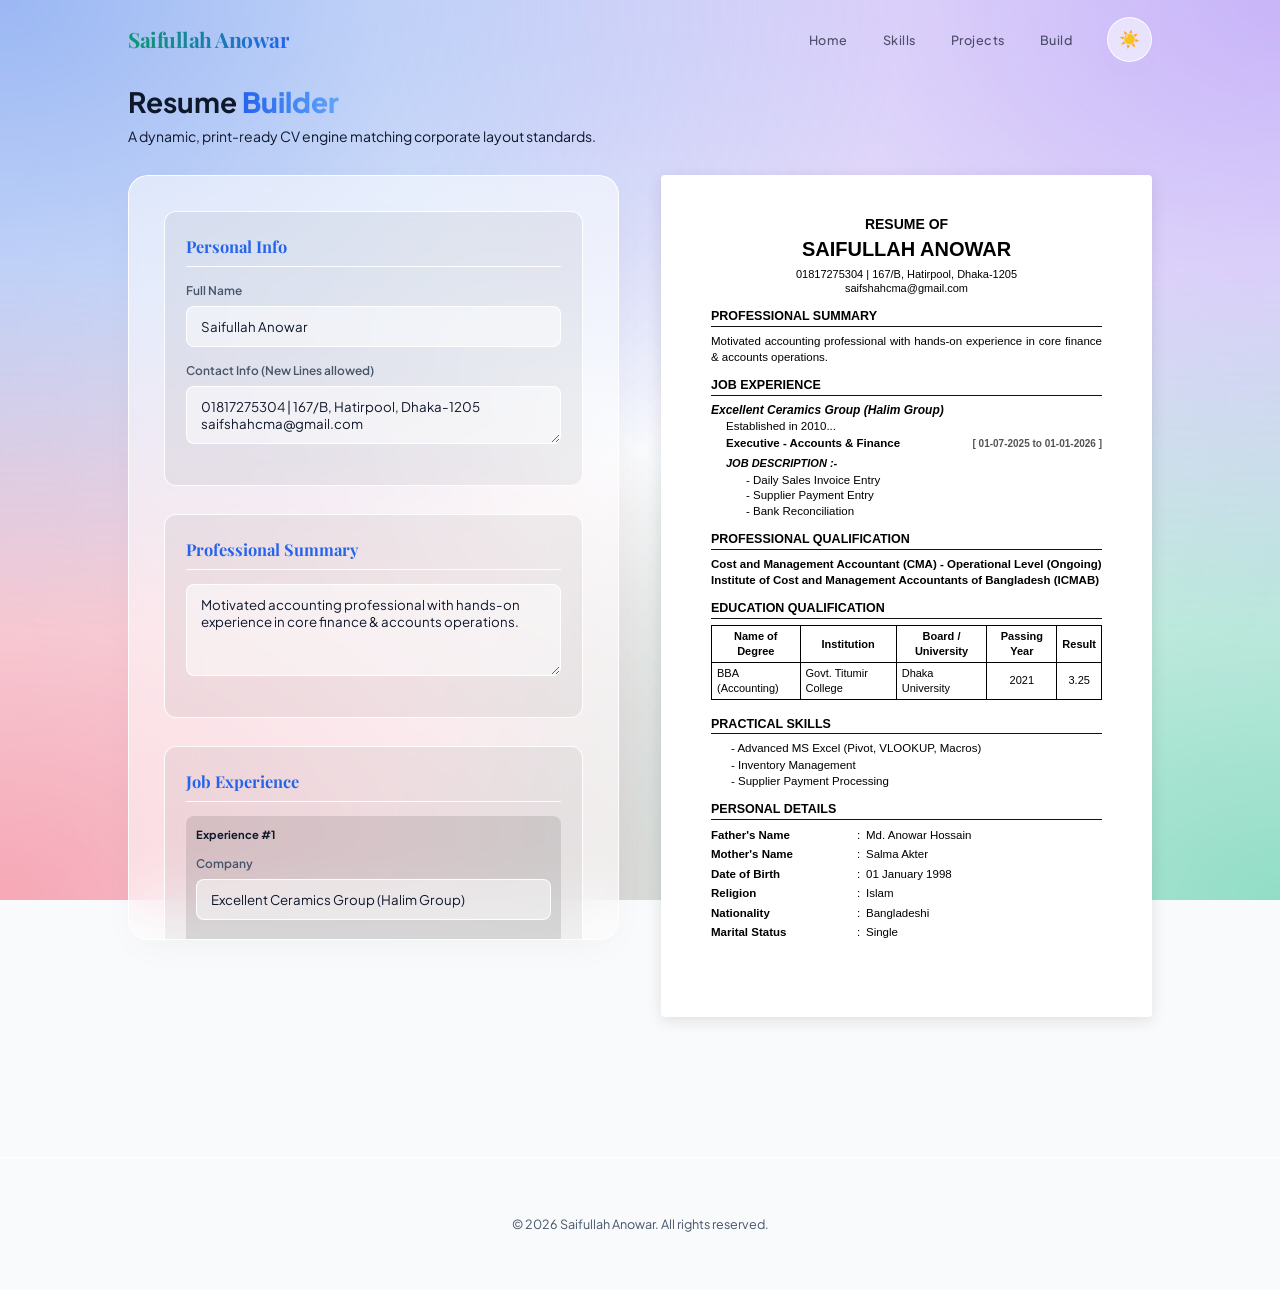
==== commit f8e6dfa5: "fix: remove core skills, refine resume typography, exact 1-inch print margins without headers" ====
--- a/pages/build.html
+++ b/pages/build.html
@@ -143,7 +143,7 @@
     }
     .print-btn:hover { transform: scale(1.02); }
 
-    /* Resume Preview Styles matching saif.pdf */
+    /* Resume Preview Styles matching saif.pdf EXACT typographic margins */
     .resume-preview {
       background: #fff;
       color: #000;
@@ -152,47 +152,47 @@
       min-height: 842px;
       box-shadow: 0 4px 15px rgba(0,0,0,0.1);
       font-family: 'Roboto', 'Helvetica Neue', Arial, sans-serif;
-      line-height: 1.4;
+      line-height: 1.35;
       text-align: left;
     }
 
-    .resume-preview p { margin-bottom: 5px; }
-
-    #pv-header { text-align: center; margin-bottom: 20px; }
-    .pv-resume-of { font-family: 'Aptos', 'Segoe UI', sans-serif; font-size: 15px; font-weight: bold; margin-bottom: 2px; }
-    #pv-name { font-family: 'Aptos', 'Segoe UI', sans-serif; font-size: 19px; font-weight: bold; margin-bottom: 5px; text-transform: uppercase; }
-    #pv-contact { font-size: 11px; color: #000; line-height:1.3; }
+    .resume-preview p { margin-bottom: 4px; }
+
+    #pv-header { text-align: center; margin-bottom: 12px; }
+    .pv-resume-of { font-family: 'Aptos', 'Segoe UI', sans-serif; font-size: 14px; font-weight: bold; margin-bottom: 2px; }
+    #pv-name { font-family: 'Aptos', 'Segoe UI', sans-serif; font-size: 20px; font-weight: bold; margin-bottom: 4px; text-transform: uppercase; }
+    #pv-contact { font-size: 11px; color: #000; line-height: 1.3; }
 
     .pv-section-title { 
       font-family: 'Aptos', 'Segoe UI', sans-serif;
-      font-size: 13.5px; 
+      font-size: 12.5px; 
       font-weight: bold; 
       color: #000; 
-      border-bottom: 1px solid #000; 
-      padding-bottom: 2px; 
-      margin: 18px 0 8px; 
+      border-bottom: 1px solid #111; 
+      padding-bottom: 1px; 
+      margin: 12px 0 6px; 
       text-transform: uppercase; 
     }
     
-    #pv-summary { font-size: 12px; line-height: 1.5; text-align: justify; }
-    .pv-list-box { font-size: 12px; line-height: 1.5; white-space: pre-line; padding-left: 20px; }
-
-    .pv-job { margin-bottom: 12px; }
-    .pv-job-company { font-family: 'Aptos', 'Segoe UI', sans-serif; font-size: 13px; font-weight: bold; font-style: italic; margin-bottom: 2px; }
-    .pv-job-row { display: flex; justify-content: space-between; align-items: center; padding-left: 15px; margin-bottom: 2px; }
-    .pv-job-title { font-size: 12px; font-weight: bold; }
+    #pv-summary { font-size: 11.5px; line-height: 1.4; text-align: justify; }
+    .pv-list-box { font-size: 11.5px; line-height: 1.4; white-space: pre-line; padding-left: 20px; }
+
+    .pv-job { margin-bottom: 10px; }
+    .pv-job-company { font-family: 'Aptos', 'Segoe UI', sans-serif; font-size: 12px; font-weight: bold; font-style: italic; margin-bottom: 1px; }
+    .pv-job-row { display: flex; justify-content: space-between; align-items: center; padding-left: 15px; margin-bottom: 1px; }
+    .pv-job-title { font-size: 11.5px; font-weight: bold; }
     .pv-job-date { font-size: 10px; font-weight: bold; color: #545454; }
-    .pv-job-desc { font-size: 12px; padding-left: 15px; margin-bottom: 4px; text-align: justify; }
-    .pv-job-tasks { font-size: 12px; white-space: pre-line; padding-left: 35px; }
+    .pv-job-desc { font-size: 11.5px; padding-left: 15px; margin-bottom: 2px; text-align: justify; }
+    .pv-job-tasks { font-size: 11.5px; white-space: pre-line; padding-left: 35px; }
 
     /* Tables for Education & Details */
-    .pv-table { width: 100%; border-collapse: collapse; font-size: 11px; margin-top: 5px; }
-    .pv-table th, .pv-table td { border: 1px solid #000; padding: 4px 6px; text-align: left; }
+    .pv-table { width: 100%; border-collapse: collapse; font-size: 11px; margin-top: 4px; }
+    .pv-table th, .pv-table td { border: 1px solid #000; padding: 3px 5px; text-align: left; }
     .pv-table th { font-weight: bold; text-align: center; }
 
-    .pv-grid-table { width: 100%; font-size: 12px; border-collapse: collapse; }
-    .pv-grid-table td { padding: 3px 0; vertical-align: top; }
-    .pv-grid-table td:nth-child(1) { width: 150px; font-weight: bold; }
+    .pv-grid-table { width: 100%; font-size: 11.5px; border-collapse: collapse; }
+    .pv-grid-table td { padding: 2px 0; vertical-align: top; }
+    .pv-grid-table td:nth-child(1) { width: 140px; font-weight: bold; }
     .pv-grid-table td:nth-child(2) { width: 15px; text-align: center; }
 
     @media (max-width: 1024px) {
@@ -202,11 +202,25 @@
     }
 
     @media print {
+      /* Setting @page margin to 0 completely removes browser URL and page numbers */
+      @page { margin: 0; size: A4; }
+      
       body * { visibility: hidden; }
       #header, #footer-placeholder, .editor-card, .layout::before, .projects-hero { display: none !important; }
+      
       .resume-preview, .resume-preview * { visibility: visible; }
-      .resume-preview { position: absolute; left: 0; top: 0; width: 100%; box-shadow: none; padding: 0; margin: 0; background: #fff;}
-      @page { margin: 1cm; size: A4; }
+      .resume-preview { 
+        position: absolute; 
+        left: 0; 
+        top: 0; 
+        width: 100%; 
+        box-shadow: none; 
+        /* Adding exact 1-inch physical margin padding to substitute @page margin */
+        padding: 1in !important; 
+        box-sizing: border-box;
+        margin: 0; 
+        background: #fff;
+      }
     }
   </style>
 </head>
@@ -246,9 +260,8 @@
           </div>
 
           <div class="editor-section">
-            <h3>Core & Practical Skills</h3>
-            <div class="form-group"><label>Core Skills</label><textarea id="in-core-skills" rows="3" class="upd">- Tally Prime&#10;- ERP Next Configuration&#10;- Account Reconciliations</textarea></div>
-            <div class="form-group"><label>Practical Skills</label><textarea id="in-prac-skills" rows="3" class="upd">- Advanced MS Excel (Pivot, VLOOKUP, Macros)&#10;- Inventory Management&#10;- Supplier Payment Processing</textarea></div>
+            <h3>Practical Skills</h3>
+            <div class="form-group"><textarea id="in-prac-skills" rows="3" class="upd">- Advanced MS Excel (Pivot, VLOOKUP, Macros)&#10;- Inventory Management&#10;- Supplier Payment Processing</textarea></div>
           </div>
 
           <div class="editor-section">
@@ -310,11 +323,8 @@
               <tbody id="pv-education-container"></tbody>
             </table>
 
-            <div class="pv-section-title" style="margin-top:20px;">Practical Skills</div>
+            <div class="pv-section-title" style="margin-top:16px;">Practical Skills</div>
             <div id="pv-prac-skills" class="pv-list-box"></div>
-
-            <div class="pv-section-title">Core Skills</div>
-            <div id="pv-core-skills" class="pv-list-box"></div>
 
             <div class="pv-section-title">Personal Details</div>
             <table class="pv-grid-table">
@@ -417,7 +427,6 @@
       document.getElementById('pv-contact').innerText = document.getElementById('in-contact').value;
       document.getElementById('pv-summary').innerText = document.getElementById('in-summary').value;
       
-      document.getElementById('pv-core-skills').innerText = document.getElementById('in-core-skills').value;
       document.getElementById('pv-prac-skills').innerText = document.getElementById('in-prac-skills').value;
       document.getElementById('pv-prof-qual').innerText = document.getElementById('in-prof-qual').value;
       
@@ -438,7 +447,7 @@
             <div class="pv-job-title">${exp.title}</div>
             <div class="pv-job-date">${exp.dates}</div>
           </div>
-          <div style="font-size: 11px; font-weight:bold; font-style: italic; margin: 6px 0 4px 15px;">JOB DESCRIPTION :-</div>
+          <div style="font-size: 11px; font-weight:bold; font-style: italic; margin: 4px 0 2px 15px;">JOB DESCRIPTION :-</div>
           <div class="pv-job-tasks">${exp.tasks}</div>
         </div>
       `).join('');
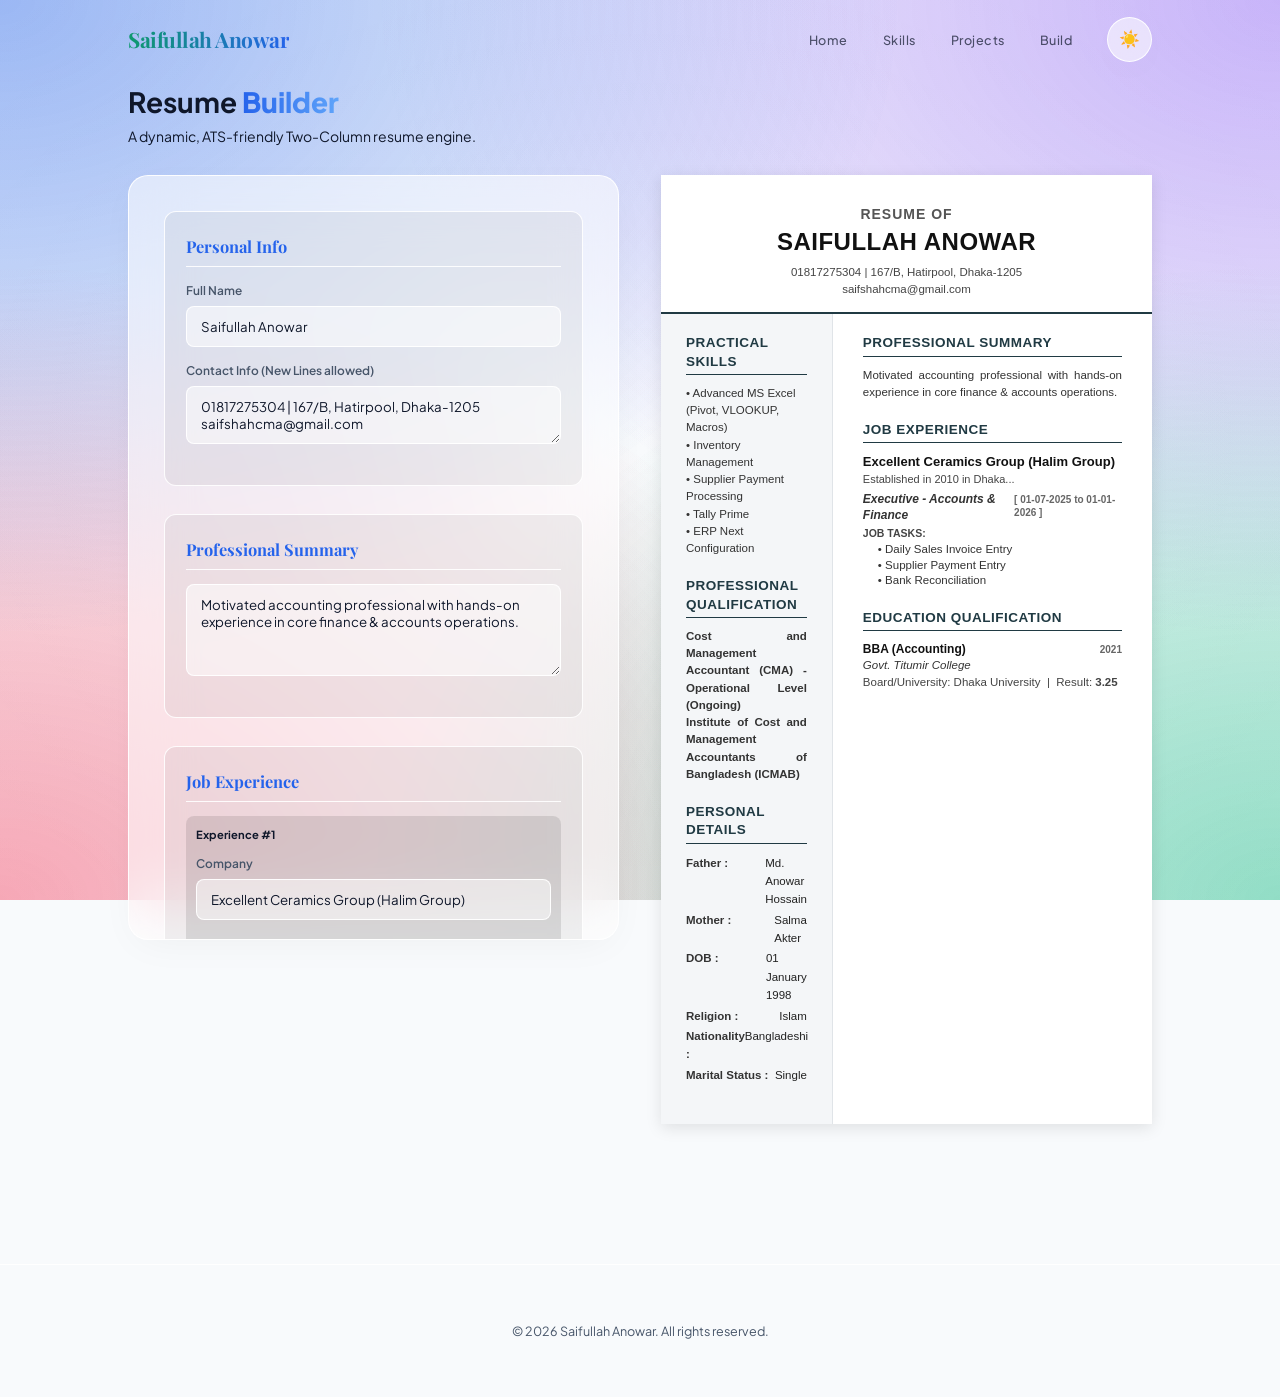
==== commit f08caf02: "style: implement ATS friendly two-column resume layout without tables" ====
--- a/pages/build.html
+++ b/pages/build.html
@@ -5,7 +5,7 @@
   <meta charset="UTF-8" />
   <meta name="viewport" content="width=device-width, initial-scale=1.0" />
   <title>Resume Builder – Saifullah Anowar</title>
-  <meta name="description" content="Build your resume dynamically." />
+  <meta name="description" content="Build your ATS-friendly resume dynamically." />
   <link rel="preconnect" href="https://fonts.googleapis.com">
   <link rel="preconnect" href="https://fonts.gstatic.com" crossorigin>
   <link
@@ -143,66 +143,115 @@
     }
     .print-btn:hover { transform: scale(1.02); }
 
-    /* Resume Preview Styles matching saif.pdf EXACT typographic margins */
+    /* Layout Specifics for 2-Column Resume */
     .resume-preview {
       background: #fff;
-      color: #000;
-      padding: 40px 50px;
-      border-radius: 4px;
+      color: #333;
       min-height: 842px;
       box-shadow: 0 4px 15px rgba(0,0,0,0.1);
       font-family: 'Roboto', 'Helvetica Neue', Arial, sans-serif;
       line-height: 1.35;
       text-align: left;
-    }
-
-    .resume-preview p { margin-bottom: 4px; }
-
-    #pv-header { text-align: center; margin-bottom: 12px; }
-    .pv-resume-of { font-family: 'Aptos', 'Segoe UI', sans-serif; font-size: 14px; font-weight: bold; margin-bottom: 2px; }
-    #pv-name { font-family: 'Aptos', 'Segoe UI', sans-serif; font-size: 20px; font-weight: bold; margin-bottom: 4px; text-transform: uppercase; }
-    #pv-contact { font-size: 11px; color: #000; line-height: 1.3; }
-
+      display: flex;
+      flex-direction: column;
+    }
+
+    /* Header spanning 100% */
+    .pv-top-header {
+      background: #fff;
+      padding: 30px 40px 15px 40px;
+      text-align: center;
+      border-bottom: 2px solid #203a43;
+    }
+
+    .pv-resume-of { font-family: 'Aptos', 'Segoe UI', sans-serif; font-size: 14px; font-weight: bold; margin-bottom: 2px; color: #555; letter-spacing: 1px;}
+    #pv-name { font-family: 'Aptos', 'Segoe UI', sans-serif; font-size: 24px; font-weight: 800; margin-bottom: 6px; text-transform: uppercase; color: #111; letter-spacing: 0.5px;}
+    #pv-contact { font-size: 11.5px; color: #444; line-height: 1.4; display: inline-block; }
+
+    /* The Columns */
+    .pv-body-wrapper {
+      display: flex;
+      flex: 1; /* Stretch to fill */
+      align-items: stretch;
+    }
+
+    .pv-col-left {
+      width: 35%;
+      background-color: #f4f6F8; /* Subtle blue/grey shading */
+      padding: 20px 25px;
+      border-right: 1px solid #e0e4e8;
+    }
+
+    .pv-col-right {
+      width: 65%;
+      background-color: #fff;
+      padding: 20px 30px;
+    }
+
+    /* Section Styling */
     .pv-section-title { 
       font-family: 'Aptos', 'Segoe UI', sans-serif;
-      font-size: 12.5px; 
-      font-weight: bold; 
-      color: #000; 
-      border-bottom: 1px solid #111; 
-      padding-bottom: 1px; 
-      margin: 12px 0 6px; 
+      font-size: 13.5px; 
+      font-weight: 800; 
+      color: #203a43; /* slightly dark themed */
+      border-bottom: 1.5px solid #203a43; 
+      padding-bottom: 3px; 
+      margin: 0 0 10px 0; 
       text-transform: uppercase; 
+      letter-spacing: 0.5px;
     }
     
-    #pv-summary { font-size: 11.5px; line-height: 1.4; text-align: justify; }
-    .pv-list-box { font-size: 11.5px; line-height: 1.4; white-space: pre-line; padding-left: 20px; }
-
-    .pv-job { margin-bottom: 10px; }
-    .pv-job-company { font-family: 'Aptos', 'Segoe UI', sans-serif; font-size: 12px; font-weight: bold; font-style: italic; margin-bottom: 1px; }
-    .pv-job-row { display: flex; justify-content: space-between; align-items: center; padding-left: 15px; margin-bottom: 1px; }
-    .pv-job-title { font-size: 11.5px; font-weight: bold; }
-    .pv-job-date { font-size: 10px; font-weight: bold; color: #545454; }
-    .pv-job-desc { font-size: 11.5px; padding-left: 15px; margin-bottom: 2px; text-align: justify; }
-    .pv-job-tasks { font-size: 11.5px; white-space: pre-line; padding-left: 35px; }
-
-    /* Tables for Education & Details */
-    .pv-table { width: 100%; border-collapse: collapse; font-size: 11px; margin-top: 4px; }
-    .pv-table th, .pv-table td { border: 1px solid #000; padding: 3px 5px; text-align: left; }
-    .pv-table th { font-weight: bold; text-align: center; }
-
-    .pv-grid-table { width: 100%; font-size: 11.5px; border-collapse: collapse; }
-    .pv-grid-table td { padding: 2px 0; vertical-align: top; }
-    .pv-grid-table td:nth-child(1) { width: 140px; font-weight: bold; }
-    .pv-grid-table td:nth-child(2) { width: 15px; text-align: center; }
+    .pv-section-wrapper {
+      margin-bottom: 20px;
+    }
+
+    /* Typography inside content */
+    .pv-text { font-size: 11.5px; line-height: 1.5; color: #333; text-align: justify; }
+    
+    .pv-list-box { font-size: 11.5px; line-height: 1.5; white-space: pre-line; color: #333; padding-left: 15px; }
+
+    /* Job Specifics */
+    .pv-job { margin-bottom: 14px; }
+    .pv-job-company { font-family: 'Aptos', 'Segoe UI', sans-serif; font-size: 13px; font-weight: bold; color: #111; margin-bottom: 1px; }
+    .pv-job-row { display: flex; justify-content: space-between; align-items: baseline; margin-bottom: 3px; }
+    .pv-job-title { font-size: 12px; font-weight: 600; font-style: italic; color: #333;}
+    .pv-job-date { font-size: 10px; font-weight: bold; color: #666; }
+    .pv-job-desc { font-size: 11px; margin-bottom: 4px; text-align: justify; color: #444; }
+    .pv-job-tasks { font-size: 11.5px; white-space: pre-line; padding-left: 15px; color: #333; margin-top:2px;}
+    .pv-job-label { font-size: 10.5px; font-weight:bold; color: #444; text-transform: uppercase;}
+
+    /* Education Item - No table */
+    .pv-edu-item { margin-bottom: 12px; }
+    .pv-edu-header { display: flex; justify-content: space-between; align-items: baseline; }
+    .pv-edu-degree { font-size: 12px; font-weight: bold; color: #111; }
+    .pv-edu-year { font-size: 10px; font-weight: bold; color: #666; }
+    .pv-edu-inst { font-size: 11.5px; font-weight: 500; font-style: italic; color: #333; margin-top:1px;}
+    .pv-edu-details { font-size: 11.5px; color: #444; margin-top:1px;}
+
+    /* Personal Details Flex instead of tables */
+    .pv-detail-row {
+      display: flex;
+      font-size: 11.5px;
+      line-height: 1.6;
+      margin-bottom: 2px;
+    }
+    .pv-detail-label {
+      width: 100px;
+      font-weight: 600;
+      color: #333;
+    }
+    .pv-detail-value {
+      flex: 1;
+      color: #222;
+    }
 
     @media (max-width: 1024px) {
       .builder-container { grid-template-columns: 1fr; }
       .editor-card, .preview-card { position: static; max-height: none; }
-      .resume-preview { padding: 25px; }
     }
 
     @media print {
-      /* Setting @page margin to 0 completely removes browser URL and page numbers */
+      /* Print setting margin: 0 entirely disables browser headers/footers */
       @page { margin: 0; size: A4; }
       
       body * { visibility: hidden; }
@@ -214,13 +263,22 @@
         left: 0; 
         top: 0; 
         width: 100%; 
+        min-height: 100vh;
         box-shadow: none; 
-        /* Adding exact 1-inch physical margin padding to substitute @page margin */
-        padding: 1in !important; 
+        padding: 0.5in !important; /* Internal page margin */
         box-sizing: border-box;
         margin: 0; 
         background: #fff;
       }
+
+      /* Force background color to print for shaded left side column */
+      .pv-col-left, .pv-top-header {
+        -webkit-print-color-adjust: exact !important;
+        print-color-adjust: exact !important;
+      }
+
+      /* The internal layout should stretch fully to print edges */
+      .pv-body-wrapper { height: auto; }
     }
   </style>
 </head>
@@ -232,7 +290,7 @@
     <main class="main">
       <div class="projects-hero" style="padding-bottom: 0;">
         <h1>Resume <span class="accent-text">Builder</span></h1>
-        <p>A dynamic, print-ready CV engine matching corporate layout standards.</p>
+        <p>A dynamic, ATS-friendly Two-Column resume engine.</p>
       </div>
 
       <div class="builder-container">
@@ -261,14 +319,16 @@
 
           <div class="editor-section">
             <h3>Practical Skills</h3>
-            <div class="form-group"><textarea id="in-prac-skills" rows="3" class="upd">- Advanced MS Excel (Pivot, VLOOKUP, Macros)&#10;- Inventory Management&#10;- Supplier Payment Processing</textarea></div>
+            <div class="form-group"><textarea id="in-prac-skills" rows="4" class="upd">• Advanced MS Excel (Pivot, VLOOKUP, Macros)&#10;• Inventory Management&#10;• Supplier Payment Processing&#10;• Tally Prime&#10;• ERP Next Configuration</textarea></div>
           </div>
 
           <div class="editor-section">
-            <h3>Education & Professional Qualifications</h3>
-            <div class="form-group"><label>Professional Qualification</label><textarea id="in-prof-qual" rows="2" class="upd">Cost and Management Accountant (CMA) - Operational Level (Ongoing)&#10;Institute of Cost and Management Accountants of Bangladesh (ICMAB)</textarea></div>
-            
-            <label style="color:var(--text-dim);font-size:0.85rem;font-weight:bold;display:block;margin-bottom:10px;">Education Qualification (JSON format simplified)</label>
+            <h3>Professional Qualifications</h3>
+            <div class="form-group"><textarea id="in-prof-qual" rows="4" class="upd">Cost and Management Accountant (CMA) - Operational Level (Ongoing)&#10;Institute of Cost and Management Accountants of Bangladesh (ICMAB)</textarea></div>
+          </div>
+
+          <div class="editor-section">
+            <h3>Education Qualification</h3>
             <div id="education-list">
                <!-- Dynamically populated via JS -->
             </div>
@@ -294,47 +354,64 @@
         <div class="preview-card" style="padding:0; background:transparent; border:none; box-shadow:none;">
           <div class="resume-preview" id="resume-preview">
             
-            <div id="pv-header">
+            <!-- 100% Width Top Header -->
+            <div class="pv-top-header">
               <div class="pv-resume-of">RESUME OF</div>
               <div id="pv-name"></div>
               <div id="pv-contact" style="white-space: pre-wrap;"></div>
             </div>
 
-            <div class="pv-section-title">Professional Summary</div>
-            <div id="pv-summary"></div>
-
-            <div class="pv-section-title">Job Experience</div>
-            <div id="pv-experience-container"></div>
-
-            <div class="pv-section-title">Professional Qualification</div>
-            <div id="pv-prof-qual" class="pv-list-box" style="padding-left:0; font-weight:bold;"></div>
-
-            <div class="pv-section-title">Education Qualification</div>
-            <table class="pv-table">
-              <thead>
-                <tr>
-                  <th>Name of Degree</th>
-                  <th>Institution</th>
-                  <th>Board / University</th>
-                  <th>Passing Year</th>
-                  <th>Result</th>
-                </tr>
-              </thead>
-              <tbody id="pv-education-container"></tbody>
-            </table>
-
-            <div class="pv-section-title" style="margin-top:16px;">Practical Skills</div>
-            <div id="pv-prac-skills" class="pv-list-box"></div>
-
-            <div class="pv-section-title">Personal Details</div>
-            <table class="pv-grid-table">
-              <tr><td>Father's Name</td><td>:</td><td id="pv-father"></td></tr>
-              <tr><td>Mother's Name</td><td>:</td><td id="pv-mother"></td></tr>
-              <tr><td>Date of Birth</td><td>:</td><td id="pv-dob"></td></tr>
-              <tr><td>Religion</td><td>:</td><td id="pv-religion"></td></tr>
-              <tr><td>Nationality</td><td>:</td><td id="pv-nation"></td></tr>
-              <tr><td>Marital Status</td><td>:</td><td id="pv-marital"></td></tr>
-            </table>
+            <!-- CSS Flex Two-Column Layout -->
+            <div class="pv-body-wrapper">
+              
+              <!-- 40% Left Column Darker -->
+              <div class="pv-col-left">
+
+                <div class="pv-section-wrapper">
+                  <div class="pv-section-title">Practical Skills</div>
+                  <div id="pv-prac-skills" class="pv-list-box" style="padding-left:0;"></div>
+                </div>
+
+                <div class="pv-section-wrapper">
+                  <div class="pv-section-title">Professional Qualification</div>
+                  <div id="pv-prof-qual" class="pv-text" style="font-weight:600; white-space: pre-wrap;"></div>
+                </div>
+
+                <div class="pv-section-wrapper">
+                  <div class="pv-section-title">Personal Details</div>
+                  
+                  <div class="pv-detail-row"><div class="pv-detail-label">Father :</div><div class="pv-detail-value" id="pv-father"></div></div>
+                  <div class="pv-detail-row"><div class="pv-detail-label">Mother :</div><div class="pv-detail-value" id="pv-mother"></div></div>
+                  <div class="pv-detail-row"><div class="pv-detail-label">DOB :</div><div class="pv-detail-value" id="pv-dob"></div></div>
+                  <div class="pv-detail-row"><div class="pv-detail-label">Religion :</div><div class="pv-detail-value" id="pv-religion"></div></div>
+                  <div class="pv-detail-row"><div class="pv-detail-label">Nationality :</div><div class="pv-detail-value" id="pv-nation"></div></div>
+                  <div class="pv-detail-row"><div class="pv-detail-label">Marital Status :</div><div class="pv-detail-value" id="pv-marital"></div></div>
+                </div>
+
+              </div>
+              
+              <!-- 60% Right Column White -->
+              <div class="pv-col-right">
+
+                <div class="pv-section-wrapper">
+                  <div class="pv-section-title">Professional Summary</div>
+                  <div id="pv-summary" class="pv-text"></div>
+                </div>
+
+                <div class="pv-section-wrapper">
+                  <div class="pv-section-title">Job Experience</div>
+                  <div id="pv-experience-container"></div>
+                </div>
+
+                <div class="pv-section-wrapper">
+                  <div class="pv-section-title">Education Qualification</div>
+                  <!-- Swapped from table to stacked linear text -->
+                  <div id="pv-education-container"></div>
+                </div>
+
+              </div>
+
+            </div>
 
           </div>
         </div>
@@ -348,7 +425,7 @@
   <script>
     // --- Data State ---
     let experienceData = [
-      { id: Date.now(), company: "Excellent Ceramics Group (Halim Group)", desc: "Established in 2010...", title: "Executive - Accounts & Finance", dates: "[ 01-07-2025  to  01-01-2026 ]", tasks: "- Daily Sales Invoice Entry\n- Supplier Payment Entry\n- Bank Reconciliation" }
+      { id: Date.now(), company: "Excellent Ceramics Group (Halim Group)", desc: "Established in 2010 in Dhaka...", title: "Executive - Accounts & Finance", dates: "01-07-2025 to 01-01-2026", tasks: "• Daily Sales Invoice Entry\n• Supplier Payment Entry\n• Bank Reconciliation" }
     ];
 
     let educationData = [
@@ -445,23 +522,27 @@
           ${exp.desc ? `<div class="pv-job-desc">${exp.desc}</div>` : ''}
           <div class="pv-job-row">
             <div class="pv-job-title">${exp.title}</div>
-            <div class="pv-job-date">${exp.dates}</div>
-          </div>
-          <div style="font-size: 11px; font-weight:bold; font-style: italic; margin: 4px 0 2px 15px;">JOB DESCRIPTION :-</div>
+            <div class="pv-job-date">[ ${exp.dates} ]</div>
+          </div>
+          <div class="pv-job-label">JOB TASKS:</div>
           <div class="pv-job-tasks">${exp.tasks}</div>
         </div>
       `).join('');
 
-      // Render Dynamic Education
+      // Render Dynamic Education - Layout without Table
       const pvEduObj = document.getElementById('pv-education-container');
       pvEduObj.innerHTML = educationData.map(edu => `
-        <tr>
-          <td>${edu.degree}</td>
-          <td>${edu.inst}</td>
-          <td>${edu.board}</td>
-          <td style="text-align:center;">${edu.year}</td>
-          <td style="text-align:center;">${edu.result}</td>
-        </tr>
+        <div class="pv-edu-item">
+          <div class="pv-edu-header">
+            <span class="pv-edu-degree">${edu.degree}</span>
+            <span class="pv-edu-year">${edu.year}</span>
+          </div>
+          <div class="pv-edu-inst">${edu.inst}</div>
+          <div class="pv-edu-details">
+            ${edu.board ? `Board/University: ${edu.board} &nbsp;|&nbsp; ` : ''} 
+            Result: <strong>${edu.result}</strong>
+          </div>
+        </div>
       `).join('');
     }
 
